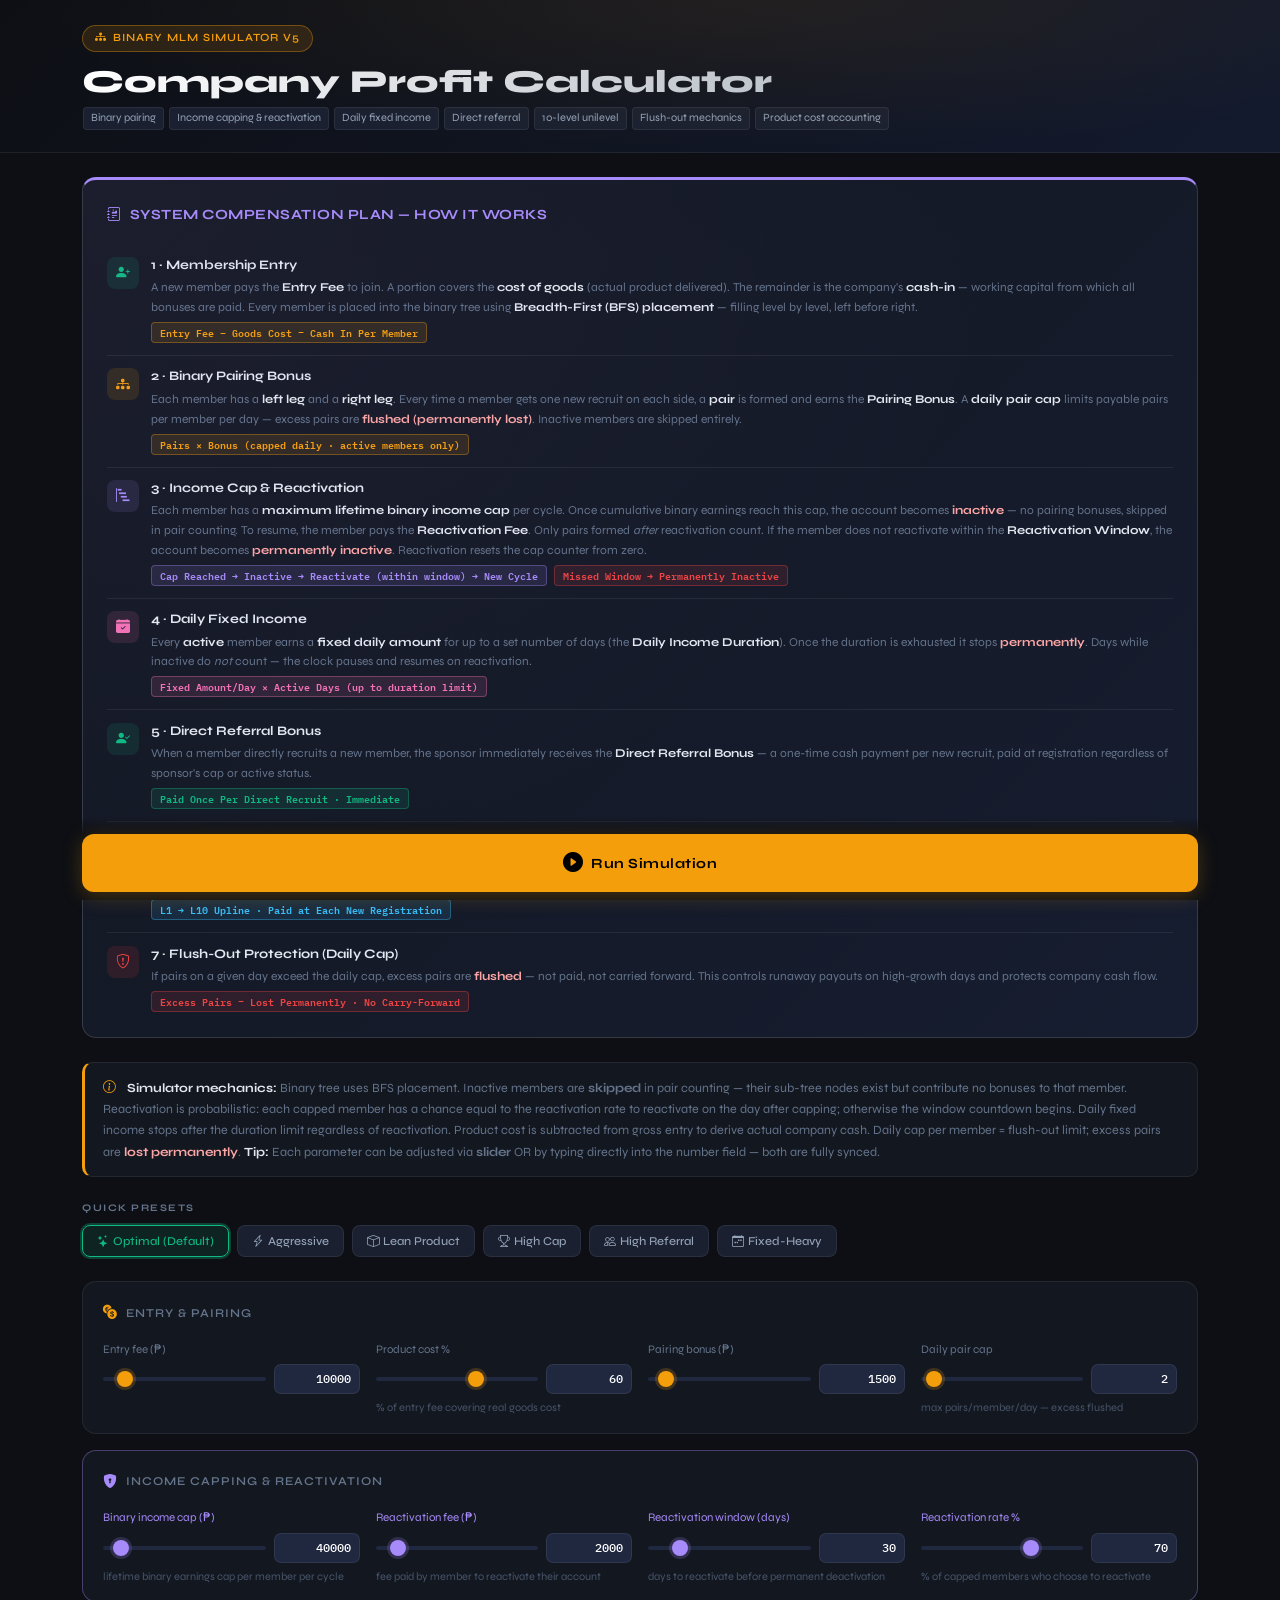
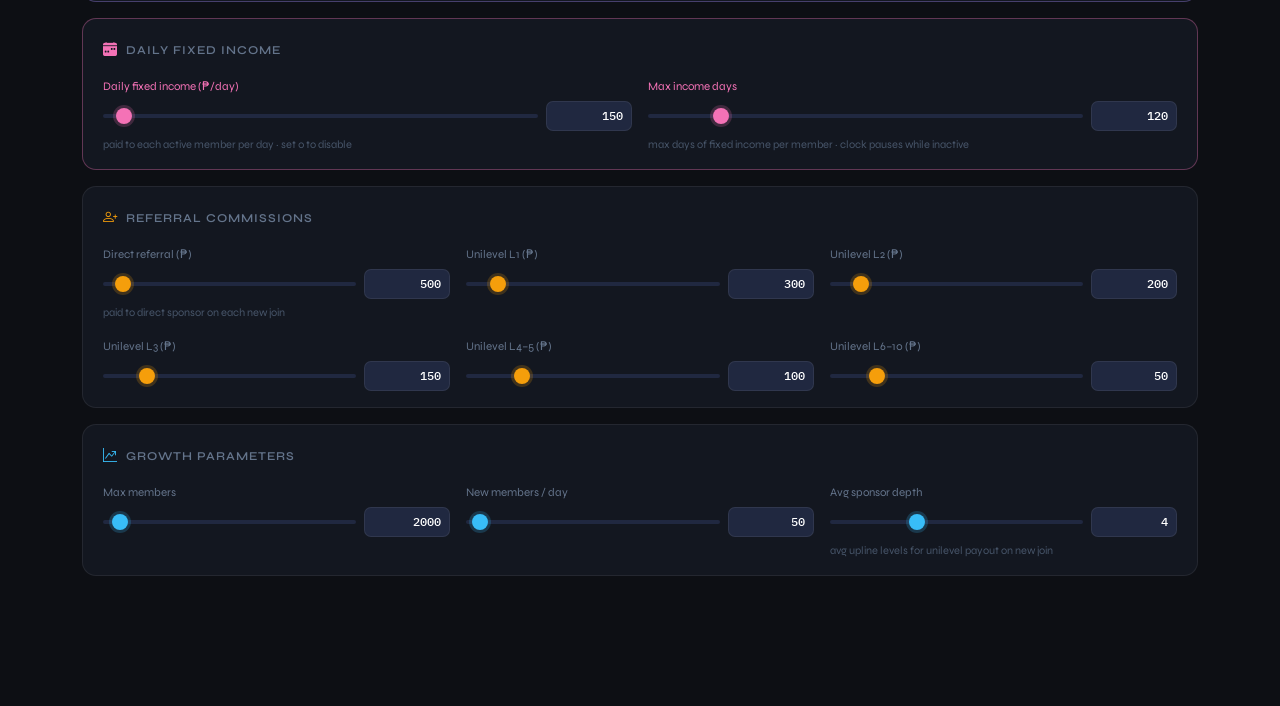
==== sim/index.html @ bcd534de "hybrid-binary simulator" ====
<!doctype html>
<html lang="en">
  <head>
    <meta charset="UTF-8" />
    <meta name="viewport" content="width=device-width, initial-scale=1.0" />
    <title>Binary MLM Simulator v5</title>
    <link
      href="https://cdn.jsdelivr.net/npm/bootstrap@5.3.3/dist/css/bootstrap.min.css"
      rel="stylesheet"
    />
    <link
      href="https://cdn.jsdelivr.net/npm/bootstrap-icons@1.11.3/font/bootstrap-icons.min.css"
      rel="stylesheet"
    />
    <link
      href="https://fonts.googleapis.com/css2?family=IBM+Plex+Mono:wght@400;500;600&family=Syne:wght@400;500;600;700;800&display=swap"
      rel="stylesheet"
    />
    <style>
      :root {
        --bs-body-bg: #0d0f14;
        --bs-body-color: #e2e8f0;
        --surface-1: #131720;
        --surface-2: #1a2030;
        --surface-3: #202840;
        --border-col: rgba(255, 255, 255, 0.07);
        --border-bright: rgba(255, 255, 255, 0.14);
        --accent: #f59e0b;
        --accent-dim: rgba(245, 158, 11, 0.12);
        --accent-border: rgba(245, 158, 11, 0.35);
        --success: #10b981;
        --success-dim: rgba(16, 185, 129, 0.12);
        --success-border: rgba(16, 185, 129, 0.35);
        --danger: #ef4444;
        --danger-dim: rgba(239, 68, 68, 0.12);
        --info: #38bdf8;
        --info-dim: rgba(56, 189, 248, 0.12);
        --purple: #a78bfa;
        --purple-dim: rgba(167, 139, 250, 0.12);
        --purple-border: rgba(167, 139, 250, 0.35);
        --pink: #f472b6;
        --pink-dim: rgba(244, 114, 182, 0.12);
        --pink-border: rgba(244, 114, 182, 0.35);
        --muted: #64748b;
        --font-display: "Syne", sans-serif;
        --font-mono: "IBM Plex Mono", monospace;
      }
      * {
        box-sizing: border-box;
      }
      body {
        background: var(--bs-body-bg);
        color: var(--bs-body-color);
        font-family: var(--font-display);
        min-height: 100vh;
      }

      /* ─── HEADER ─── */
      .app-header {
        background: linear-gradient(135deg, #0d0f14 0%, #131a2e 100%);
        border-bottom: 1px solid var(--border-col);
        padding: 1.5rem 0 1.25rem;
        position: relative;
        overflow: hidden;
      }
      .app-header::before {
        content: "";
        position: absolute;
        inset: 0;
        background: radial-gradient(
          ellipse at 60% 0%,
          rgba(245, 158, 11, 0.08) 0%,
          transparent 70%
        );
        pointer-events: none;
      }
      .app-badge {
        display: inline-flex;
        align-items: center;
        gap: 6px;
        background: var(--accent-dim);
        border: 1px solid var(--accent-border);
        color: var(--accent);
        font-size: 11px;
        font-weight: 600;
        letter-spacing: 1px;
        text-transform: uppercase;
        padding: 4px 12px;
        border-radius: 20px;
        margin-bottom: 0.75rem;
      }
      .app-title {
        font-size: clamp(1.4rem, 4vw, 2rem);
        font-weight: 800;
        line-height: 1.1;
        margin-bottom: 0.4rem;
        background: linear-gradient(135deg, #fff 0%, #94a3b8 100%);
        -webkit-background-clip: text;
        -webkit-text-fill-color: transparent;
        background-clip: text;
      }
      .app-subtitle {
        font-size: 13px;
        color: var(--muted);
        line-height: 1.7;
      }
      .app-subtitle .tag {
        display: inline-block;
        background: var(--surface-2);
        border: 1px solid var(--border-col);
        border-radius: 4px;
        padding: 1px 7px;
        font-size: 11px;
        margin: 2px 1px;
        color: #94a3b8;
      }

      /* ─── COMP PLAN ─── */
      .comp-plan-card {
        background: linear-gradient(135deg, var(--surface-1) 0%, #161d30 100%);
        border: 1px solid var(--border-bright);
        border-top: 3px solid var(--purple);
        border-radius: 14px;
        padding: 1.5rem;
        position: relative;
        overflow: hidden;
      }
      .comp-plan-card::before {
        content: "";
        position: absolute;
        inset: 0;
        background: radial-gradient(
          ellipse at 0% 0%,
          rgba(167, 139, 250, 0.06) 0%,
          transparent 60%
        );
        pointer-events: none;
      }
      .comp-plan-title {
        font-size: 14px;
        font-weight: 700;
        color: var(--purple);
        letter-spacing: 0.5px;
        text-transform: uppercase;
        margin-bottom: 1.25rem;
        display: flex;
        align-items: center;
        gap: 8px;
      }
      .comp-row {
        display: flex;
        gap: 0.75rem;
        align-items: flex-start;
        padding: 0.7rem 0;
        border-bottom: 1px solid var(--border-col);
      }
      .comp-row:last-child {
        border-bottom: none;
        padding-bottom: 0;
      }
      .comp-icon {
        flex: 0 0 32px;
        height: 32px;
        border-radius: 8px;
        display: flex;
        align-items: center;
        justify-content: center;
        font-size: 14px;
        margin-top: 1px;
      }
      .comp-icon.green {
        background: var(--success-dim);
        color: var(--success);
      }
      .comp-icon.amber {
        background: var(--accent-dim);
        color: var(--accent);
      }
      .comp-icon.blue {
        background: var(--info-dim);
        color: var(--info);
      }
      .comp-icon.purple {
        background: var(--purple-dim);
        color: var(--purple);
      }
      .comp-icon.pink {
        background: var(--pink-dim);
        color: var(--pink);
      }
      .comp-icon.red {
        background: var(--danger-dim);
        color: var(--danger);
      }
      .comp-body {
        flex: 1;
      }
      .comp-name {
        font-size: 13px;
        font-weight: 700;
        color: #e2e8f0;
        margin-bottom: 3px;
      }
      .comp-desc {
        font-size: 12px;
        color: var(--muted);
        line-height: 1.65;
      }
      .comp-badge {
        display: inline-block;
        font-size: 10px;
        font-weight: 600;
        padding: 2px 8px;
        border-radius: 4px;
        margin-top: 4px;
        font-family: var(--font-mono);
      }
      .comp-badge.green {
        background: var(--success-dim);
        color: var(--success);
        border: 1px solid var(--success-border);
      }
      .comp-badge.amber {
        background: var(--accent-dim);
        color: var(--accent);
        border: 1px solid var(--accent-border);
      }
      .comp-badge.purple {
        background: var(--purple-dim);
        color: var(--purple);
        border: 1px solid var(--purple-border);
      }
      .comp-badge.red {
        background: var(--danger-dim);
        color: var(--danger);
        border: 1px solid rgba(239, 68, 68, 0.35);
      }

      /* ─── NOTE BOX ─── */
      .note-box {
        background: var(--surface-1);
        border: 1px solid var(--border-col);
        border-left: 3px solid var(--accent);
        border-radius: 10px;
        padding: 0.875rem 1.125rem;
        font-size: 12.5px;
        color: var(--muted);
        line-height: 1.7;
      }

      /* ─── SECTION LABEL ─── */
      .sec-label {
        font-size: 10px;
        font-weight: 700;
        color: var(--muted);
        letter-spacing: 1.5px;
        text-transform: uppercase;
        margin-bottom: 0.6rem;
      }

      /* ─── PRESET BUTTONS ─── */
      .preset-row {
        display: flex;
        gap: 8px;
        flex-wrap: wrap;
      }
      .preset-btn {
        background: var(--surface-2);
        border: 1px solid var(--border-col);
        border-radius: 8px;
        color: #94a3b8;
        font-size: 12px;
        font-family: var(--font-display);
        font-weight: 500;
        padding: 6px 14px;
        cursor: pointer;
        transition: all 0.15s;
        white-space: nowrap;
      }
      .preset-btn:hover {
        border-color: var(--accent-border);
        color: var(--accent);
        background: var(--accent-dim);
      }
      .preset-btn.on {
        border-color: var(--accent);
        color: var(--accent);
        background: var(--accent-dim);
        box-shadow: 0 0 0 1px rgba(245, 158, 11, 0.2);
      }
      .preset-btn.optimal-btn {
        border-color: var(--success-border);
        color: var(--success);
        background: var(--success-dim);
      }
      .preset-btn.optimal-btn:hover {
        box-shadow: 0 0 0 2px rgba(16, 185, 129, 0.2);
      }
      .preset-btn.optimal-btn.on {
        box-shadow: 0 0 0 2px rgba(16, 185, 129, 0.3);
        border-color: var(--success);
      }

      /* ─── SIM CARDS ─── */
      .sim-card {
        background: var(--surface-1);
        border: 1px solid var(--border-col);
        border-radius: 14px;
        padding: 1.25rem 1.25rem 1rem;
      }
      .card-heading {
        font-size: 12px;
        font-weight: 600;
        color: var(--muted);
        text-transform: uppercase;
        letter-spacing: 1px;
        margin-bottom: 1.1rem;
        display: flex;
        align-items: center;
        gap: 8px;
      }
      .card-heading i {
        font-size: 14px;
        color: var(--accent);
      }
      .card-heading i.purple {
        color: var(--purple);
      }
      .card-heading i.pink {
        color: var(--pink);
      }
      .card-heading i.info {
        color: var(--info);
      }

      /* ─── SLIDER + INPUT CONTROL ─── */
      .si {
        display: flex;
        flex-direction: column;
        gap: 4px;
      }
      .si-label {
        font-size: 11.5px;
        color: var(--muted);
        margin-bottom: 2px;
      }
      .si-hint {
        font-size: 11px;
        color: #475569;
        line-height: 1.5;
        margin-top: 2px;
      }

      /* The combined slider + input row */
      .ctrl-row {
        display: flex;
        align-items: center;
        gap: 8px;
      }
      .ctrl-row input[type="range"] {
        flex: 1;
        min-width: 0;
      }

      /* Number input */
      .num-input {
        width: 86px;
        flex-shrink: 0;
        background: var(--surface-3);
        border: 1px solid var(--border-col);
        border-radius: 7px;
        color: #fff;
        font-family: var(--font-mono);
        font-size: 12px;
        font-weight: 500;
        padding: 5px 8px;
        text-align: right;
        outline: none;
        transition: border-color 0.15s;
        -moz-appearance: textfield;
      }
      .num-input::-webkit-outer-spin-button,
      .num-input::-webkit-inner-spin-button {
        -webkit-appearance: none;
        margin: 0;
      }
      .num-input:focus {
        border-color: var(--accent-border);
        background: var(--surface-2);
      }
      .num-input.purple:focus {
        border-color: var(--purple-border);
      }
      .num-input.pink:focus {
        border-color: var(--pink-border);
      }
      .num-input.info-c:focus {
        border-color: rgba(56, 189, 248, 0.4);
      }
      .num-input.err {
        border-color: rgba(239, 68, 68, 0.6) !important;
        background: var(--danger-dim) !important;
      }

      /* Range inputs */
      input[type="range"] {
        -webkit-appearance: none;
        appearance: none;
        width: 100%;
        height: 4px;
        background: var(--surface-3);
        border-radius: 2px;
        outline: none;
        cursor: pointer;
      }
      input[type="range"]::-webkit-slider-thumb {
        -webkit-appearance: none;
        appearance: none;
        width: 16px;
        height: 16px;
        border-radius: 50%;
        background: var(--accent);
        box-shadow: 0 0 0 3px rgba(245, 158, 11, 0.2);
        transition: box-shadow 0.15s;
      }
      input[type="range"]:hover::-webkit-slider-thumb {
        box-shadow: 0 0 0 5px rgba(245, 158, 11, 0.25);
      }
      input[type="range"]::-moz-range-thumb {
        width: 16px;
        height: 16px;
        border: none;
        border-radius: 50%;
        background: var(--accent);
        box-shadow: 0 0 0 3px rgba(245, 158, 11, 0.2);
      }
      input[type="range"].purple-thumb::-webkit-slider-thumb {
        background: var(--purple);
        box-shadow: 0 0 0 3px rgba(167, 139, 250, 0.2);
      }
      input[type="range"].purple-thumb::-moz-range-thumb {
        background: var(--purple);
      }
      input[type="range"].pink-thumb::-webkit-slider-thumb {
        background: var(--pink);
        box-shadow: 0 0 0 3px rgba(244, 114, 182, 0.2);
      }
      input[type="range"].pink-thumb::-moz-range-thumb {
        background: var(--pink);
      }
      input[type="range"].info-thumb::-webkit-slider-thumb {
        background: var(--info);
        box-shadow: 0 0 0 3px rgba(56, 189, 248, 0.2);
      }
      input[type="range"].info-thumb::-moz-range-thumb {
        background: var(--info);
      }

      /* ─── RUN BUTTON ─── */
      .btn-run {
        width: 100%;
        padding: 14px;
        background: var(--accent);
        color: #000;
        font-size: 14px;
        font-weight: 700;
        font-family: var(--font-display);
        letter-spacing: 0.5px;
        border: none;
        border-radius: 12px;
        cursor: pointer;
        display: flex;
        align-items: center;
        justify-content: center;
        gap: 8px;
        transition: all 0.2s;
        box-shadow: 0 4px 20px rgba(245, 158, 11, 0.25);
      }
      .btn-run:hover {
        background: #fbbf24;
        box-shadow: 0 6px 28px rgba(245, 158, 11, 0.4);
        transform: translateY(-1px);
      }
      .btn-run:active {
        transform: translateY(0);
      }

      /* ─── PROGRESS ─── */
      .prog {
        height: 3px;
        background: var(--surface-3);
        border-radius: 2px;
        overflow: hidden;
        display: none;
      }
      .prog-bar {
        height: 100%;
        width: 0;
        background: linear-gradient(90deg, var(--accent), #fbbf24);
        border-radius: 2px;
        transition: width 0.3s ease;
      }

      /* ─── RESULTS ─── */
      #results {
        display: none;
      }
      .hero-card {
        background: linear-gradient(
          135deg,
          var(--surface-1) 0%,
          var(--surface-2) 100%
        );
        border: 1px solid var(--border-bright);
        border-top: 3px solid var(--success);
        border-radius: 16px;
        padding: 2rem 1.5rem;
        text-align: center;
        position: relative;
        overflow: hidden;
      }
      .hero-card::before {
        content: "";
        position: absolute;
        inset: 0;
        background: radial-gradient(
          ellipse at 50% 0%,
          rgba(16, 185, 129, 0.07) 0%,
          transparent 70%
        );
        pointer-events: none;
      }
      .hero-label {
        font-size: 11px;
        font-weight: 700;
        letter-spacing: 1.5px;
        text-transform: uppercase;
        color: var(--muted);
        margin-bottom: 0.75rem;
      }
      .hero-val {
        font-size: clamp(2rem, 6vw, 3rem);
        font-weight: 700;
        font-family: var(--font-mono);
        line-height: 1;
        margin-bottom: 0.6rem;
      }
      .hero-sub {
        font-size: 12px;
        color: var(--muted);
        line-height: 1.7;
      }

      .alert-sim {
        border-radius: 12px;
        padding: 1rem 1.125rem;
        border: 1px solid;
        display: none;
      }
      .alert-sim.danger {
        background: var(--danger-dim);
        border-color: rgba(239, 68, 68, 0.3);
      }
      .alert-sim.warn {
        background: var(--accent-dim);
        border-color: var(--accent-border);
      }
      .alert-sim .alert-icon {
        font-size: 18px;
      }
      .alert-sim .alert-msg {
        font-size: 13px;
        font-weight: 500;
        line-height: 1.5;
      }
      .alert-sim.danger .alert-icon,
      .alert-sim.danger .alert-msg {
        color: #fca5a5;
      }
      .alert-sim.warn .alert-icon,
      .alert-sim.warn .alert-msg {
        color: var(--accent);
      }

      .mc {
        background: var(--surface-1);
        border: 1px solid var(--border-col);
        border-radius: 12px;
        padding: 1rem;
        position: relative;
        overflow: hidden;
        transition: border-color 0.15s;
      }
      .mc:hover {
        border-color: var(--border-bright);
      }
      .mc::after {
        content: "";
        position: absolute;
        top: 0;
        left: 0;
        right: 0;
        height: 2px;
        border-radius: 2px 2px 0 0;
      }
      .mc.a::after {
        background: var(--success);
      }
      .mc.b::after {
        background: var(--danger);
      }
      .mc.c::after {
        background: var(--info);
      }
      .mc.d::after {
        background: var(--accent);
      }
      .mc.e::after {
        background: var(--muted);
      }
      .mc.p::after {
        background: var(--purple);
      }
      .mc.pk::after {
        background: var(--pink);
      }
      .mc .ml {
        font-size: 11px;
        color: var(--muted);
        margin-bottom: 6px;
        font-weight: 500;
      }
      .mc .mv {
        font-size: clamp(16px, 3vw, 20px);
        font-weight: 700;
        font-family: var(--font-mono);
        line-height: 1;
      }
      .mc .ms {
        font-size: 11px;
        color: var(--muted);
        margin-top: 4px;
        line-height: 1.4;
      }
      .mc.a .mv {
        color: var(--success);
      }
      .mc.b .mv {
        color: var(--danger);
      }
      .mc.c .mv {
        color: var(--info);
      }
      .mc.d .mv {
        color: var(--accent);
      }
      .mc.p .mv {
        color: var(--purple);
      }
      .mc.pk .mv {
        color: var(--pink);
      }

      .flow-strip {
        display: flex;
        gap: 0;
        overflow-x: auto;
        padding-bottom: 4px;
        scrollbar-width: thin;
        scrollbar-color: var(--surface-3) transparent;
      }
      .flow-strip::-webkit-scrollbar {
        height: 4px;
      }
      .flow-strip::-webkit-scrollbar-thumb {
        background: var(--surface-3);
        border-radius: 2px;
      }
      .flow-item {
        flex: 0 0 auto;
        min-width: 120px;
        background: var(--surface-2);
        border: 1px solid var(--border-col);
        border-radius: 10px;
        padding: 0.75rem;
        text-align: center;
        position: relative;
        margin-right: 4px;
      }
      .flow-item + .flow-item::before {
        content: "→";
        position: absolute;
        left: -12px;
        top: 50%;
        transform: translateY(-50%);
        color: var(--muted);
        font-size: 11px;
      }
      .flow-label {
        font-size: 10px;
        color: var(--muted);
        line-height: 1.4;
        margin-bottom: 4px;
      }
      .flow-val {
        font-size: 13px;
        font-weight: 700;
        font-family: var(--font-mono);
      }

      .sim-divider {
        height: 1px;
        background: var(--border-col);
        margin: 1.5rem 0;
      }

      .tbl-wrap {
        overflow-x: auto;
        -webkit-overflow-scrolling: touch;
      }
      .tbl-wrap::-webkit-scrollbar {
        height: 4px;
      }
      .tbl-wrap::-webkit-scrollbar-thumb {
        background: var(--surface-3);
        border-radius: 2px;
      }
      table {
        width: 100%;
        border-collapse: collapse;
        font-size: 12px;
        min-width: 1050px;
        font-family: var(--font-mono);
      }
      thead th {
        background: var(--surface-2);
        padding: 10px 10px;
        text-align: right;
        font-size: 9.5px;
        font-weight: 700;
        font-family: var(--font-display);
        color: var(--muted);
        letter-spacing: 0.4px;
        text-transform: uppercase;
        border-bottom: 1px solid var(--border-col);
        white-space: nowrap;
      }
      thead th:first-child {
        text-align: center;
      }
      tbody td {
        padding: 8px 10px;
        text-align: right;
        border-bottom: 1px solid var(--border-col);
        white-space: nowrap;
        color: #cbd5e1;
        transition: background 0.1s;
      }
      tbody td:first-child {
        text-align: center;
        color: var(--muted);
        font-size: 11px;
      }
      tbody tr:last-child td {
        border-bottom: none;
      }
      tbody tr:hover td {
        background: var(--surface-2);
      }
      .tg {
        color: var(--success) !important;
      }
      .tr {
        color: var(--danger) !important;
      }
      .tw {
        color: var(--accent) !important;
      }
      .ti {
        color: var(--info) !important;
      }
      .tp {
        color: var(--purple) !important;
      }
      .tpk {
        color: var(--pink) !important;
      }

      .pager {
        display: flex;
        gap: 8px;
        align-items: center;
        padding: 0.875rem 1rem;
        border-top: 1px solid var(--border-col);
        background: var(--surface-2);
        border-radius: 0 0 14px 14px;
      }
      .pager button {
        background: var(--surface-1);
        border: 1px solid var(--border-col);
        border-radius: 8px;
        color: #94a3b8;
        font-size: 13px;
        padding: 6px 14px;
        cursor: pointer;
        transition: all 0.15s;
        font-family: var(--font-display);
      }
      .pager button:hover {
        border-color: var(--accent-border);
        color: var(--accent);
      }
      .pager span {
        font-size: 12px;
        color: var(--muted);
        flex: 1;
        text-align: center;
        font-family: var(--font-mono);
      }

      .run-sticky {
        position: sticky;
        bottom: 0;
        z-index: 50;
        background: linear-gradient(to top, var(--bs-body-bg) 80%, transparent);
        padding: 1rem 0 0.5rem;
      }

      .section-divider {
        display: flex;
        align-items: center;
        gap: 12px;
        margin: 2rem 0 1.25rem;
      }
      .section-divider .sd-line {
        flex: 1;
        height: 1px;
        background: var(--border-col);
      }
      .section-divider .sd-label {
        font-size: 10px;
        font-weight: 700;
        letter-spacing: 1.5px;
        text-transform: uppercase;
        color: var(--muted);
        white-space: nowrap;
      }

      @media (max-width: 576px) {
        .app-header {
          padding: 1.25rem 0 1rem;
        }
        .sim-card {
          padding: 1rem;
        }
        .hero-card {
          padding: 1.5rem 1rem;
        }
        .comp-plan-card {
          padding: 1rem;
        }
        .num-input {
          width: 72px;
          font-size: 11px;
        }
      }
    </style>
  </head>
  <body>
    <!-- ═══ HEADER ═══ -->
    <div class="app-header">
      <div class="container">
        <div class="app-badge">
          <i class="bi bi-diagram-3-fill"></i> Binary MLM Simulator v5
        </div>
        <div class="app-title">Company Profit Calculator</div>
        <div class="app-subtitle">
          <span class="tag">Binary pairing</span>
          <span class="tag">Income capping &amp; reactivation</span>
          <span class="tag">Daily fixed income</span>
          <span class="tag">Direct referral</span>
          <span class="tag">10-level unilevel</span>
          <span class="tag">Flush-out mechanics</span>
          <span class="tag">Product cost accounting</span>
        </div>
      </div>
    </div>

    <div class="container py-4">
      <!-- ══════════ COMPENSATION PLAN ══════════ -->
      <div class="comp-plan-card mb-4">
        <div class="comp-plan-title">
          <i class="bi bi-journal-richtext"></i> System Compensation Plan — How
          It Works
        </div>
        <div class="comp-row">
          <div class="comp-icon green">
            <i class="bi bi-person-plus-fill"></i>
          </div>
          <div class="comp-body">
            <div class="comp-name">1 · Membership Entry</div>
            <div class="comp-desc">
              A new member pays the
              <strong style="color: #e2e8f0">Entry Fee</strong> to join. A
              portion covers the
              <strong style="color: #e2e8f0">cost of goods</strong> (actual
              product delivered). The remainder is the company's
              <strong style="color: #e2e8f0">cash-in</strong> — working capital
              from which all bonuses are paid. Every member is placed into the
              binary tree using
              <strong style="color: #e2e8f0"
                >Breadth-First (BFS) placement</strong
              >
              — filling level by level, left before right.
            </div>
            <span class="comp-badge amber"
              >Entry Fee − Goods Cost = Cash In Per Member</span
            >
          </div>
        </div>
        <div class="comp-row">
          <div class="comp-icon amber">
            <i class="bi bi-diagram-3-fill"></i>
          </div>
          <div class="comp-body">
            <div class="comp-name">2 · Binary Pairing Bonus</div>
            <div class="comp-desc">
              Each member has a
              <strong style="color: #e2e8f0">left leg</strong> and a
              <strong style="color: #e2e8f0">right leg</strong>. Every time a
              member gets one new recruit on each side, a
              <strong style="color: #e2e8f0">pair</strong> is formed and earns
              the <strong style="color: #e2e8f0">Pairing Bonus</strong>. A
              <strong style="color: #e2e8f0">daily pair cap</strong> limits
              payable pairs per member per day — excess pairs are
              <strong style="color: #fca5a5">flushed (permanently lost)</strong
              >. Inactive members are skipped entirely.
            </div>
            <span class="comp-badge amber"
              >Pairs × Bonus (capped daily · active members only)</span
            >
          </div>
        </div>
        <div class="comp-row">
          <div class="comp-icon purple">
            <i class="bi bi-bar-chart-steps"></i>
          </div>
          <div class="comp-body">
            <div class="comp-name">3 · Income Cap &amp; Reactivation</div>
            <div class="comp-desc">
              Each member has a
              <strong style="color: #e2e8f0"
                >maximum lifetime binary income cap</strong
              >
              per cycle. Once cumulative binary earnings reach this cap, the
              account becomes <strong style="color: #fca5a5">inactive</strong> —
              no pairing bonuses, skipped in pair counting. To resume, the
              member pays the
              <strong style="color: #e2e8f0">Reactivation Fee</strong>. Only
              pairs formed <em>after</em> reactivation count. If the member does
              not reactivate within the
              <strong style="color: #e2e8f0">Reactivation Window</strong>, the
              account becomes
              <strong style="color: #fca5a5">permanently inactive</strong>.
              Reactivation resets the cap counter from zero.
            </div>
            <span class="comp-badge purple"
              >Cap Reached → Inactive → Reactivate (within window) → New
              Cycle</span
            >
            <span class="comp-badge red" style="margin-left: 4px"
              >Missed Window → Permanently Inactive</span
            >
          </div>
        </div>
        <div class="comp-row">
          <div class="comp-icon pink">
            <i class="bi bi-calendar-check-fill"></i>
          </div>
          <div class="comp-body">
            <div class="comp-name">4 · Daily Fixed Income</div>
            <div class="comp-desc">
              Every <strong style="color: #e2e8f0">active</strong> member earns
              a <strong style="color: #e2e8f0">fixed daily amount</strong> for
              up to a set number of days (the
              <strong style="color: #e2e8f0">Daily Income Duration</strong>).
              Once the duration is exhausted it stops
              <strong style="color: #fca5a5">permanently</strong>. Days while
              inactive do <em>not</em> count — the clock pauses and resumes on
              reactivation.
            </div>
            <span
              class="comp-badge"
              style="
                background: var(--pink-dim);
                color: var(--pink);
                border: 1px solid var(--pink-border);
              "
              >Fixed Amount/Day × Active Days (up to duration limit)</span
            >
          </div>
        </div>
        <div class="comp-row">
          <div class="comp-icon green">
            <i class="bi bi-person-check-fill"></i>
          </div>
          <div class="comp-body">
            <div class="comp-name">5 · Direct Referral Bonus</div>
            <div class="comp-desc">
              When a member directly recruits a new member, the sponsor
              immediately receives the
              <strong style="color: #e2e8f0">Direct Referral Bonus</strong> — a
              one-time cash payment per new recruit, paid at registration
              regardless of sponsor's cap or active status.
            </div>
            <span class="comp-badge green"
              >Paid Once Per Direct Recruit · Immediate</span
            >
          </div>
        </div>
        <div class="comp-row">
          <div class="comp-icon blue"><i class="bi bi-layers-fill"></i></div>
          <div class="comp-body">
            <div class="comp-name">6 · Unilevel Bonus (Up to 10 Levels)</div>
            <div class="comp-desc">
              When a new member joins, a
              <strong style="color: #e2e8f0">unilevel bonus</strong> flows up
              the <strong style="color: #e2e8f0">sponsor chain</strong>. L1
              (direct sponsor) gets the most; higher levels get less. Configured
              separately for L1, L2, L3, L4–5, L6–10. Limited by the
              <strong style="color: #e2e8f0">Avg Sponsor Depth</strong> setting.
            </div>
            <span
              class="comp-badge"
              style="
                background: var(--info-dim);
                color: var(--info);
                border: 1px solid rgba(56, 189, 248, 0.35);
              "
              >L1 → L10 Upline · Paid at Each New Registration</span
            >
          </div>
        </div>
        <div class="comp-row">
          <div class="comp-icon red">
            <i class="bi bi-shield-exclamation"></i>
          </div>
          <div class="comp-body">
            <div class="comp-name">7 · Flush-Out Protection (Daily Cap)</div>
            <div class="comp-desc">
              If pairs on a given day exceed the daily cap, excess pairs are
              <strong style="color: #fca5a5">flushed</strong> — not paid, not
              carried forward. This controls runaway payouts on high-growth days
              and protects company cash flow.
            </div>
            <span class="comp-badge red"
              >Excess Pairs = Lost Permanently · No Carry-Forward</span
            >
          </div>
        </div>
      </div>

      <!-- ══════════ NOTE BOX ══════════ -->
      <div class="note-box mb-4">
        <i class="bi bi-info-circle me-2" style="color: var(--accent)"></i>
        <strong style="color: #e2e8f0">Simulator mechanics:</strong>
        Binary tree uses BFS placement. Inactive members are
        <strong>skipped</strong> in pair counting — their sub-tree nodes exist
        but contribute no bonuses to that member. Reactivation is probabilistic:
        each capped member has a chance equal to the reactivation rate to
        reactivate on the day after capping; otherwise the window countdown
        begins. Daily fixed income stops after the duration limit regardless of
        reactivation. Product cost is subtracted from gross entry to derive
        actual company cash. Daily cap per member = flush-out limit; excess
        pairs are <strong style="color: #fca5a5">lost permanently</strong>.
        <strong style="color: #e2e8f0">Tip:</strong> Each parameter can be
        adjusted via <strong>slider</strong> OR by typing directly into the
        number field — both are fully synced.
      </div>

      <!-- ══════════ PRESETS ══════════ -->
      <div class="sec-label">Quick Presets</div>
      <div class="preset-row mb-4">
        <button
          class="preset-btn optimal-btn on"
          onclick="applyPreset('optimal', this)"
        >
          <i class="bi bi-stars me-1"></i>Optimal (Default)
        </button>
        <button class="preset-btn" onclick="applyPreset('aggressive', this)">
          <i class="bi bi-lightning-charge me-1"></i>Aggressive
        </button>
        <button class="preset-btn" onclick="applyPreset('lean', this)">
          <i class="bi bi-box me-1"></i>Lean Product
        </button>
        <button class="preset-btn" onclick="applyPreset('highcap', this)">
          <i class="bi bi-trophy me-1"></i>High Cap
        </button>
        <button class="preset-btn" onclick="applyPreset('highref', this)">
          <i class="bi bi-people me-1"></i>High Referral
        </button>
        <button class="preset-btn" onclick="applyPreset('fixedheavy', this)">
          <i class="bi bi-calendar-week me-1"></i>Fixed-Heavy
        </button>
      </div>

      <!-- ══════════ CARD 1: Entry & Pairing ══════════ -->
      <div class="sim-card mb-3">
        <div class="card-heading">
          <i class="bi bi-currency-exchange"></i> Entry &amp; Pairing
        </div>
        <div class="row g-3">
          <div class="col-12 col-sm-6 col-lg-3">
            <div class="si">
              <div class="si-label">Entry fee (₱)</div>
              <div class="ctrl-row">
                <input
                  type="range"
                  id="s-entry"
                  min="500"
                  max="100000"
                  step="500"
                  value="10000"
                  oninput="syncFromSlider('entry')"
                />
                <input
                  type="number"
                  class="num-input"
                  id="n-entry"
                  value="10000"
                  min="500"
                  max="100000"
                  step="500"
                  oninput="syncFromNum('entry')"
                />
              </div>
            </div>
          </div>
          <div class="col-12 col-sm-6 col-lg-3">
            <div class="si">
              <div class="si-label">Product cost %</div>
              <div class="ctrl-row">
                <input
                  type="range"
                  id="s-pcost"
                  min="0"
                  max="95"
                  step="1"
                  value="60"
                  oninput="syncFromSlider('pcost')"
                />
                <input
                  type="number"
                  class="num-input"
                  id="n-pcost"
                  value="60"
                  min="0"
                  max="95"
                  step="1"
                  oninput="syncFromNum('pcost')"
                />
              </div>
              <div class="si-hint">% of entry fee covering real goods cost</div>
            </div>
          </div>
          <div class="col-12 col-sm-6 col-lg-3">
            <div class="si">
              <div class="si-label">Pairing bonus (₱)</div>
              <div class="ctrl-row">
                <input
                  type="range"
                  id="s-bonus"
                  min="100"
                  max="20000"
                  step="100"
                  value="1500"
                  oninput="syncFromSlider('bonus')"
                />
                <input
                  type="number"
                  class="num-input"
                  id="n-bonus"
                  value="1500"
                  min="100"
                  max="20000"
                  step="100"
                  oninput="syncFromNum('bonus')"
                />
              </div>
            </div>
          </div>
          <div class="col-12 col-sm-6 col-lg-3">
            <div class="si">
              <div class="si-label">Daily pair cap</div>
              <div class="ctrl-row">
                <input
                  type="range"
                  id="s-cap"
                  min="1"
                  max="30"
                  step="1"
                  value="2"
                  oninput="syncFromSlider('cap')"
                />
                <input
                  type="number"
                  class="num-input"
                  id="n-cap"
                  value="2"
                  min="1"
                  max="30"
                  step="1"
                  oninput="syncFromNum('cap')"
                />
              </div>
              <div class="si-hint">max pairs/member/day — excess flushed</div>
            </div>
          </div>
        </div>
      </div>

      <!-- ══════════ CARD 2: Income Cap & Reactivation ══════════ -->
      <div class="sim-card mb-3" style="border-color: var(--purple-border)">
        <div class="card-heading">
          <i class="bi bi-shield-lock-fill purple"></i> Income Capping &amp;
          Reactivation
        </div>
        <div class="row g-3">
          <div class="col-12 col-sm-6 col-lg-3">
            <div class="si">
              <div class="si-label" style="color: var(--purple)">
                Binary income cap (₱)
              </div>
              <div class="ctrl-row">
                <input
                  type="range"
                  class="purple-thumb"
                  id="s-incap"
                  min="5000"
                  max="500000"
                  step="1000"
                  value="40000"
                  oninput="syncFromSlider('incap')"
                />
                <input
                  type="number"
                  class="num-input purple"
                  id="n-incap"
                  value="40000"
                  min="5000"
                  max="500000"
                  step="1000"
                  oninput="syncFromNum('incap')"
                />
              </div>
              <div class="si-hint">
                lifetime binary earnings cap per member per cycle
              </div>
            </div>
          </div>
          <div class="col-12 col-sm-6 col-lg-3">
            <div class="si">
              <div class="si-label" style="color: var(--purple)">
                Reactivation fee (₱)
              </div>
              <div class="ctrl-row">
                <input
                  type="range"
                  class="purple-thumb"
                  id="s-reactfee"
                  min="0"
                  max="20000"
                  step="500"
                  value="2000"
                  oninput="syncFromSlider('reactfee')"
                />
                <input
                  type="number"
                  class="num-input purple"
                  id="n-reactfee"
                  value="2000"
                  min="0"
                  max="20000"
                  step="500"
                  oninput="syncFromNum('reactfee')"
                />
              </div>
              <div class="si-hint">
                fee paid by member to reactivate their account
              </div>
            </div>
          </div>
          <div class="col-12 col-sm-6 col-lg-3">
            <div class="si">
              <div class="si-label" style="color: var(--purple)">
                Reactivation window (days)
              </div>
              <div class="ctrl-row">
                <input
                  type="range"
                  class="purple-thumb"
                  id="s-reactwin"
                  min="1"
                  max="180"
                  step="1"
                  value="30"
                  oninput="syncFromSlider('reactwin')"
                />
                <input
                  type="number"
                  class="num-input purple"
                  id="n-reactwin"
                  value="30"
                  min="1"
                  max="180"
                  step="1"
                  oninput="syncFromNum('reactwin')"
                />
              </div>
              <div class="si-hint">
                days to reactivate before permanent deactivation
              </div>
            </div>
          </div>
          <div class="col-12 col-sm-6 col-lg-3">
            <div class="si">
              <div class="si-label" style="color: var(--purple)">
                Reactivation rate %
              </div>
              <div class="ctrl-row">
                <input
                  type="range"
                  class="purple-thumb"
                  id="s-reactrate"
                  min="0"
                  max="100"
                  step="5"
                  value="70"
                  oninput="syncFromSlider('reactrate')"
                />
                <input
                  type="number"
                  class="num-input purple"
                  id="n-reactrate"
                  value="70"
                  min="0"
                  max="100"
                  step="1"
                  oninput="syncFromNum('reactrate')"
                />
              </div>
              <div class="si-hint">
                % of capped members who choose to reactivate
              </div>
            </div>
          </div>
        </div>
      </div>

      <!-- ══════════ CARD 3: Daily Fixed Income ══════════ -->
      <div class="sim-card mb-3" style="border-color: var(--pink-border)">
        <div class="card-heading">
          <i class="bi bi-calendar-week-fill pink"></i> Daily Fixed Income
        </div>
        <div class="row g-3">
          <div class="col-12 col-sm-6">
            <div class="si">
              <div class="si-label" style="color: var(--pink)">
                Daily fixed income (₱/day)
              </div>
              <div class="ctrl-row">
                <input
                  type="range"
                  class="pink-thumb"
                  id="s-dfi"
                  min="0"
                  max="5000"
                  step="50"
                  value="150"
                  oninput="syncFromSlider('dfi')"
                />
                <input
                  type="number"
                  class="num-input pink"
                  id="n-dfi"
                  value="150"
                  min="0"
                  max="5000"
                  step="1"
                  oninput="syncFromNum('dfi')"
                />
              </div>
              <div class="si-hint">
                paid to each active member per day · set 0 to disable
              </div>
            </div>
          </div>
          <div class="col-12 col-sm-6">
            <div class="si">
              <div class="si-label" style="color: var(--pink)">
                Max income days
              </div>
              <div class="ctrl-row">
                <input
                  type="range"
                  class="pink-thumb"
                  id="s-dfidays"
                  min="7"
                  max="730"
                  step="1"
                  value="120"
                  oninput="syncFromSlider('dfidays')"
                />
                <input
                  type="number"
                  class="num-input pink"
                  id="n-dfidays"
                  value="120"
                  min="7"
                  max="730"
                  step="1"
                  oninput="syncFromNum('dfidays')"
                />
              </div>
              <div class="si-hint">
                max days of fixed income per member · clock pauses while
                inactive
              </div>
            </div>
          </div>
        </div>
      </div>

      <!-- ══════════ CARD 4: Referral Commissions ══════════ -->
      <div class="sim-card mb-3">
        <div class="card-heading">
          <i class="bi bi-person-plus"></i> Referral Commissions
        </div>
        <div class="row g-3">
          <div class="col-12 col-sm-6 col-lg-4">
            <div class="si">
              <div class="si-label">Direct referral (₱)</div>
              <div class="ctrl-row">
                <input
                  type="range"
                  id="s-direct"
                  min="0"
                  max="10000"
                  step="50"
                  value="500"
                  oninput="syncFromSlider('direct')"
                />
                <input
                  type="number"
                  class="num-input"
                  id="n-direct"
                  value="500"
                  min="0"
                  max="10000"
                  step="1"
                  oninput="syncFromNum('direct')"
                />
              </div>
              <div class="si-hint">paid to direct sponsor on each new join</div>
            </div>
          </div>
          <div class="col-12 col-sm-6 col-lg-4">
            <div class="si">
              <div class="si-label">Unilevel L1 (₱)</div>
              <div class="ctrl-row">
                <input
                  type="range"
                  id="s-ul1"
                  min="0"
                  max="3000"
                  step="50"
                  value="300"
                  oninput="syncFromSlider('ul1')"
                />
                <input
                  type="number"
                  class="num-input"
                  id="n-ul1"
                  value="300"
                  min="0"
                  max="3000"
                  step="1"
                  oninput="syncFromNum('ul1')"
                />
              </div>
            </div>
          </div>
          <div class="col-12 col-sm-6 col-lg-4">
            <div class="si">
              <div class="si-label">Unilevel L2 (₱)</div>
              <div class="ctrl-row">
                <input
                  type="range"
                  id="s-ul2"
                  min="0"
                  max="2000"
                  step="25"
                  value="200"
                  oninput="syncFromSlider('ul2')"
                />
                <input
                  type="number"
                  class="num-input"
                  id="n-ul2"
                  value="200"
                  min="0"
                  max="2000"
                  step="1"
                  oninput="syncFromNum('ul2')"
                />
              </div>
            </div>
          </div>
          <div class="col-12 col-sm-6 col-lg-4">
            <div class="si">
              <div class="si-label">Unilevel L3 (₱)</div>
              <div class="ctrl-row">
                <input
                  type="range"
                  id="s-ul3"
                  min="0"
                  max="1000"
                  step="25"
                  value="150"
                  oninput="syncFromSlider('ul3')"
                />
                <input
                  type="number"
                  class="num-input"
                  id="n-ul3"
                  value="150"
                  min="0"
                  max="1000"
                  step="1"
                  oninput="syncFromNum('ul3')"
                />
              </div>
            </div>
          </div>
          <div class="col-12 col-sm-6 col-lg-4">
            <div class="si">
              <div class="si-label">Unilevel L4–5 (₱)</div>
              <div class="ctrl-row">
                <input
                  type="range"
                  id="s-ul45"
                  min="0"
                  max="500"
                  step="25"
                  value="100"
                  oninput="syncFromSlider('ul45')"
                />
                <input
                  type="number"
                  class="num-input"
                  id="n-ul45"
                  value="100"
                  min="0"
                  max="500"
                  step="1"
                  oninput="syncFromNum('ul45')"
                />
              </div>
            </div>
          </div>
          <div class="col-12 col-sm-6 col-lg-4">
            <div class="si">
              <div class="si-label">Unilevel L6–10 (₱)</div>
              <div class="ctrl-row">
                <input
                  type="range"
                  id="s-ul610"
                  min="0"
                  max="300"
                  step="10"
                  value="50"
                  oninput="syncFromSlider('ul610')"
                />
                <input
                  type="number"
                  class="num-input"
                  id="n-ul610"
                  value="50"
                  min="0"
                  max="300"
                  step="1"
                  oninput="syncFromNum('ul610')"
                />
              </div>
            </div>
          </div>
        </div>
      </div>

      <!-- ══════════ CARD 5: Growth Parameters ══════════ -->
      <div class="sim-card mb-4">
        <div class="card-heading">
          <i class="bi bi-graph-up-arrow info"></i> Growth Parameters
        </div>
        <div class="row g-3">
          <div class="col-12 col-sm-4">
            <div class="si">
              <div class="si-label">Max members</div>
              <div class="ctrl-row">
                <input
                  type="range"
                  class="info-thumb"
                  id="s-maxm"
                  min="100"
                  max="50000"
                  step="100"
                  value="2000"
                  oninput="syncFromSlider('maxm')"
                />
                <input
                  type="number"
                  class="num-input info-c"
                  id="n-maxm"
                  value="2000"
                  min="100"
                  max="50000"
                  step="1"
                  oninput="syncFromNum('maxm')"
                />
              </div>
            </div>
          </div>
          <div class="col-12 col-sm-4">
            <div class="si">
              <div class="si-label">New members / day</div>
              <div class="ctrl-row">
                <input
                  type="range"
                  class="info-thumb"
                  id="s-npd"
                  min="1"
                  max="2000"
                  step="1"
                  value="50"
                  oninput="syncFromSlider('npd')"
                />
                <input
                  type="number"
                  class="num-input info-c"
                  id="n-npd"
                  value="50"
                  min="1"
                  max="2000"
                  step="1"
                  oninput="syncFromNum('npd')"
                />
              </div>
            </div>
          </div>
          <div class="col-12 col-sm-4">
            <div class="si">
              <div class="si-label">Avg sponsor depth</div>
              <div class="ctrl-row">
                <input
                  type="range"
                  class="info-thumb"
                  id="s-depth"
                  min="1"
                  max="10"
                  step="1"
                  value="4"
                  oninput="syncFromSlider('depth')"
                />
                <input
                  type="number"
                  class="num-input info-c"
                  id="n-depth"
                  value="4"
                  min="1"
                  max="10"
                  step="1"
                  oninput="syncFromNum('depth')"
                />
              </div>
              <div class="si-hint">
                avg upline levels for unilevel payout on new join
              </div>
            </div>
          </div>
        </div>
      </div>

      <!-- Run button -->
      <div class="run-sticky">
        <button class="btn-run" onclick="runSim()">
          <i class="bi bi-play-circle-fill fs-5"></i>
          Run Simulation
        </button>
      </div>
      <div class="prog mt-2" id="prog">
        <div class="prog-bar" id="prog-bar"></div>
      </div>

      <!-- ═══ RESULTS ═══ -->
      <div id="results" class="mt-4">
        <div id="alert-loss" class="alert-sim danger mb-3">
          <div class="d-flex gap-3 align-items-start">
            <i class="bi bi-exclamation-triangle-fill alert-icon"></i>
            <div class="alert-msg" id="alert-loss-text"></div>
          </div>
        </div>
        <div id="alert-warn" class="alert-sim warn mb-3">
          <div class="d-flex gap-3 align-items-start">
            <i class="bi bi-exclamation-circle alert-icon"></i>
            <div class="alert-msg" id="alert-warn-text"></div>
          </div>
        </div>

        <div class="hero-card mb-4">
          <div class="hero-label">
            <i class="bi bi-building me-2"></i>Company Net Profit
          </div>
          <div class="hero-val" id="r-profit">₱0</div>
          <div class="hero-sub" id="r-margin">—</div>
        </div>

        <div class="sec-label mb-2">Money Flow Per Member Registration</div>
        <div class="flow-strip mb-4" id="flow-cards"></div>

        <div class="section-divider">
          <div class="sd-line"></div>
          <div class="sd-label">
            <i class="bi bi-cash-stack me-1"></i>Revenue &amp; Goods
          </div>
          <div class="sd-line"></div>
        </div>
        <div class="row g-3 mb-3">
          <div class="col-6 col-lg-3">
            <div class="mc a">
              <div class="ml">
                <i class="bi bi-arrow-down-circle me-1"></i>Gross entry
                collected
              </div>
              <div class="mv" id="r-gross">₱0</div>
              <div class="ms" id="r-gross-s"></div>
            </div>
          </div>
          <div class="col-6 col-lg-3">
            <div class="mc b">
              <div class="ml">
                <i class="bi bi-box-seam me-1"></i>Product cost (goods)
              </div>
              <div class="mv" id="r-pcost">₱0</div>
              <div class="ms" id="r-pcost-s"></div>
            </div>
          </div>
          <div class="col-6 col-lg-3">
            <div class="mc p">
              <div class="ml">
                <i class="bi bi-arrow-repeat me-1"></i>Reactivation revenue
              </div>
              <div class="mv" id="r-reactrev">₱0</div>
              <div class="ms" id="r-reactrev-s"></div>
            </div>
          </div>
          <div class="col-6 col-lg-3">
            <div class="mc a">
              <div class="ml">
                <i class="bi bi-wallet2 me-1"></i>Total cash in
              </div>
              <div class="mv" id="r-cashin">₱0</div>
              <div class="ms">entry cash + reactivations</div>
            </div>
          </div>
        </div>

        <div class="section-divider">
          <div class="sd-line"></div>
          <div class="sd-label">
            <i class="bi bi-arrow-up-circle me-1"></i>Payouts
          </div>
          <div class="sd-line"></div>
        </div>
        <div class="row g-3 mb-3">
          <div class="col-6 col-lg-3">
            <div class="mc b">
              <div class="ml">
                <i class="bi bi-diagram-3 me-1"></i>Pairing bonuses paid
              </div>
              <div class="mv" id="r-pair-paid">₱0</div>
              <div class="ms" id="r-pair-s"></div>
            </div>
          </div>
          <div class="col-6 col-lg-3">
            <div class="mc b">
              <div class="ml">
                <i class="bi bi-person-check me-1"></i>Direct referral paid
              </div>
              <div class="mv" id="r-direct-paid">₱0</div>
              <div class="ms" id="r-direct-s"></div>
            </div>
          </div>
          <div class="col-6 col-lg-3">
            <div class="mc b">
              <div class="ml">
                <i class="bi bi-layers me-1"></i>Unilevel paid
              </div>
              <div class="mv" id="r-uni-paid">₱0</div>
              <div class="ms" id="r-uni-s"></div>
            </div>
          </div>
          <div class="col-6 col-lg-3">
            <div class="mc pk">
              <div class="ml">
                <i class="bi bi-calendar-week me-1"></i>Daily fixed income paid
              </div>
              <div class="mv" id="r-dfi-paid">₱0</div>
              <div class="ms" id="r-dfi-s"></div>
            </div>
          </div>
        </div>

        <div class="section-divider">
          <div class="sd-line"></div>
          <div class="sd-label">
            <i class="bi bi-shield-lock me-1"></i>Cap &amp; Reactivation Stats
          </div>
          <div class="sd-line"></div>
        </div>
        <div class="row g-3 mb-3">
          <div class="col-6 col-lg-3">
            <div class="mc p">
              <div class="ml">
                <i class="bi bi-person-x me-1"></i>Members capped out
              </div>
              <div class="mv" id="r-capped">0</div>
              <div class="ms">reached income cap ≥ once</div>
            </div>
          </div>
          <div class="col-6 col-lg-3">
            <div class="mc a">
              <div class="ml">
                <i class="bi bi-arrow-repeat me-1"></i>Reactivations total
              </div>
              <div class="mv" id="r-reacts">0</div>
              <div class="ms" id="r-reacts-s"></div>
            </div>
          </div>
          <div class="col-6 col-lg-3">
            <div class="mc b">
              <div class="ml">
                <i class="bi bi-person-slash me-1"></i>Permanently inactive
              </div>
              <div class="mv" id="r-perminact">0</div>
              <div class="ms">missed reactivation window</div>
            </div>
          </div>
          <div class="col-6 col-lg-3">
            <div class="mc d">
              <div class="ml">
                <i class="bi bi-check2-all me-1"></i>Cap saved company
              </div>
              <div class="mv" id="r-capsaved">₱0</div>
              <div class="ms">unpaid bonuses due to cap</div>
            </div>
          </div>
        </div>

        <div class="section-divider">
          <div class="sd-line"></div>
          <div class="sd-label">
            <i class="bi bi-activity me-1"></i>Pairing &amp; Performance
          </div>
          <div class="sd-line"></div>
        </div>
        <div class="row g-3 mb-4">
          <div class="col-6 col-lg-3">
            <div class="mc c">
              <div class="ml">
                <i class="bi bi-check2-circle me-1"></i>Pairs paid out
              </div>
              <div class="mv" id="r-pairs-n">0</div>
              <div class="ms">bonus-earning pairs</div>
            </div>
          </div>
          <div class="col-6 col-lg-3">
            <div class="mc d">
              <div class="ml">
                <i class="bi bi-x-circle me-1"></i>Pairs flushed
              </div>
              <div class="mv" id="r-flushed">0</div>
              <div class="ms">lost to daily cap</div>
            </div>
          </div>
          <div class="col-6 col-lg-3">
            <div class="mc a">
              <div class="ml">
                <i class="bi bi-shield-check me-1"></i>Flush saved company
              </div>
              <div class="mv" id="r-saved">₱0</div>
              <div class="ms">flush-out protection value</div>
            </div>
          </div>
          <div class="col-6 col-lg-3">
            <div class="mc e">
              <div class="ml">
                <i class="bi bi-calendar3 me-1"></i>Days to fill
              </div>
              <div class="mv" style="color: #94a3b8" id="r-days">0</div>
              <div class="ms">simulation duration</div>
            </div>
          </div>
          <div class="col-6 col-lg-3">
            <div class="mc c">
              <div class="ml">
                <i class="bi bi-person-lines-fill me-1"></i>Avg earned / member
              </div>
              <div class="mv" id="r-avg">₱0</div>
              <div class="ms">all bonus types combined</div>
            </div>
          </div>
          <div class="col-6 col-lg-3">
            <div class="mc d">
              <div class="ml">
                <i class="bi bi-bar-chart-line me-1"></i>Peak day payout
              </div>
              <div class="mv" id="r-peak">₱0</div>
              <div class="ms">highest single-day outflow</div>
            </div>
          </div>
          <div class="col-6 col-lg-3">
            <div class="mc a">
              <div class="ml">
                <i class="bi bi-percent me-1"></i>Cash margin
              </div>
              <div class="mv" id="r-cashmargin">0%</div>
              <div class="ms">after goods + all bonuses</div>
            </div>
          </div>
          <div class="col-6 col-lg-3">
            <div class="mc b">
              <div class="ml">
                <i class="bi bi-pie-chart me-1"></i>Total commission ratio
              </div>
              <div class="mv" id="r-comratio">0%</div>
              <div class="ms">of gross entry revenue</div>
            </div>
          </div>
        </div>

        <div class="sim-divider"></div>
        <div class="sec-label mb-2">
          <i class="bi bi-table me-2"></i>Day-by-Day Simulation Log
        </div>

        <div class="sim-card p-0 mb-5" style="overflow: hidden">
          <div class="tbl-wrap">
            <table>
              <thead>
                <tr>
                  <th>Day</th>
                  <th>Members</th>
                  <th>+New</th>
                  <th>Active</th>
                  <th>Capped</th>
                  <th>Perm.Inact.</th>
                  <th>Entry (₱)</th>
                  <th>React.Rev</th>
                  <th>Goods cost</th>
                  <th>Cash in</th>
                  <th>Pairing out</th>
                  <th>Fixed DI out</th>
                  <th>Direct ref</th>
                  <th>Unilevel</th>
                  <th>Day net</th>
                  <th>Cumul. profit</th>
                </tr>
              </thead>
              <tbody id="tbl-body"></tbody>
            </table>
          </div>
          <div class="pager">
            <button onclick="pg(-1)">
              <i class="bi bi-chevron-left"></i> Prev
            </button>
            <span id="pg-info">1 / 1</span>
            <button onclick="pg(1)">
              Next <i class="bi bi-chevron-right"></i>
            </button>
          </div>
        </div>
      </div>
      <!-- /results -->
    </div>
    <!-- /container -->

    <script src="https://cdn.jsdelivr.net/npm/bootstrap@5.3.3/dist/js/bootstrap.bundle.min.js"></script>
    <script>
      // ══════════════════════════════════════════
      //  PRESETS
      //  Optimal rationale:
      //    Entry ₱10,000 · goods 60% → cash-in ₱4,000/member
      //    Pairing ₱1,500 · cap 2/day → max ₱3,000 payout risk
      //    Income cap ₱40,000 = ~26× pairing bonus (fair ceiling)
      //    Reactivation fee ₱2,000 (20% of entry, low barrier)
      //    Window 30 days (reasonable deadline)
      //    Reactrate 70% (most members choose to re-up)
      //    DFI ₱150/day × 120 days = ₱18,000 max fixed income per member
      //    Direct ₱500 + Unilevel L1 300/L2 200/L3 150/L4-5 100/L6-10 50
      //    Per-join commission load: 500+300+200+150+100+100+50+50+50+50 = ~1,550
      //    Gross cash-in ₱4,000 − ₱1,550 referral − ₱150 DFI = ₱2,300 pre-pairing buffer
      //    Sustained ~25–30% net margin over run (healthy company, decent member ROI)
      // ══════════════════════════════════════════
      const PRESETS = {
        optimal: {
          entry: 10000,
          pcost: 60,
          bonus: 1500,
          cap: 2,
          incap: 40000,
          reactfee: 2000,
          reactwin: 30,
          reactrate: 70,
          dfi: 150,
          dfidays: 120,
          direct: 500,
          ul1: 300,
          ul2: 200,
          ul3: 150,
          ul45: 100,
          ul610: 50,
          maxm: 2000,
          npd: 50,
          depth: 4,
        },
        aggressive: {
          entry: 10000,
          pcost: 70,
          bonus: 3000,
          cap: 5,
          incap: 80000,
          reactfee: 4000,
          reactwin: 45,
          reactrate: 70,
          dfi: 300,
          dfidays: 120,
          direct: 800,
          ul1: 400,
          ul2: 250,
          ul3: 200,
          ul45: 150,
          ul610: 100,
          maxm: 5000,
          npd: 200,
          depth: 5,
        },
        lean: {
          entry: 10000,
          pcost: 35,
          bonus: 2000,
          cap: 3,
          incap: 50000,
          reactfee: 2000,
          reactwin: 30,
          reactrate: 60,
          dfi: 100,
          dfidays: 60,
          direct: 500,
          ul1: 300,
          ul2: 200,
          ul3: 150,
          ul45: 100,
          ul610: 50,
          maxm: 1000,
          npd: 50,
          depth: 4,
        },
        highcap: {
          entry: 10000,
          pcost: 60,
          bonus: 2000,
          cap: 3,
          incap: 200000,
          reactfee: 5000,
          reactwin: 60,
          reactrate: 50,
          dfi: 200,
          dfidays: 90,
          direct: 500,
          ul1: 300,
          ul2: 200,
          ul3: 150,
          ul45: 100,
          ul610: 50,
          maxm: 2000,
          npd: 80,
          depth: 4,
        },
        highref: {
          entry: 10000,
          pcost: 60,
          bonus: 1000,
          cap: 3,
          incap: 40000,
          reactfee: 2000,
          reactwin: 20,
          reactrate: 55,
          dfi: 150,
          dfidays: 60,
          direct: 1000,
          ul1: 600,
          ul2: 400,
          ul3: 300,
          ul45: 200,
          ul610: 100,
          maxm: 1000,
          npd: 50,
          depth: 6,
        },
        fixedheavy: {
          entry: 10000,
          pcost: 55,
          bonus: 1000,
          cap: 2,
          incap: 30000,
          reactfee: 3000,
          reactwin: 30,
          reactrate: 65,
          dfi: 500,
          dfidays: 180,
          direct: 400,
          ul1: 200,
          ul2: 150,
          ul3: 100,
          ul45: 75,
          ul610: 25,
          maxm: 1000,
          npd: 50,
          depth: 4,
        },
      };
      // Default = Optimal
      PRESETS.default = PRESETS.optimal;

      // ══════════════════════════════════════════
      //  FIELD CONFIGS — min/max/step for clamping
      // ══════════════════════════════════════════
      const FIELD_CFG = {
        entry: { min: 500, max: 100000, step: 500 },
        pcost: { min: 0, max: 95, step: 1 },
        bonus: { min: 100, max: 20000, step: 100 },
        cap: { min: 1, max: 30, step: 1 },
        incap: { min: 5000, max: 500000, step: 1000 },
        reactfee: { min: 0, max: 20000, step: 500 },
        reactwin: { min: 1, max: 180, step: 1 },
        reactrate: { min: 0, max: 100, step: 1 },
        dfi: { min: 0, max: 5000, step: 1 },
        dfidays: { min: 7, max: 730, step: 1 },
        direct: { min: 0, max: 10000, step: 1 },
        ul1: { min: 0, max: 3000, step: 1 },
        ul2: { min: 0, max: 2000, step: 1 },
        ul3: { min: 0, max: 1000, step: 1 },
        ul45: { min: 0, max: 500, step: 1 },
        ul610: { min: 0, max: 300, step: 1 },
        maxm: { min: 100, max: 50000, step: 1 },
        npd: { min: 1, max: 2000, step: 1 },
        depth: { min: 1, max: 10, step: 1 },
      };

      const fmtN = (n) => Math.round(n).toLocaleString();
      const fmtP = (n) => "₱" + fmtN(n);

      function clamp(v, min, max) {
        return Math.min(max, Math.max(min, v));
      }

      function syncFromSlider(k) {
        const sl = document.getElementById("s-" + k);
        const ni = document.getElementById("n-" + k);
        if (!sl || !ni) return;
        const v = parseFloat(sl.value);
        ni.value = v;
        ni.classList.remove("err");
      }

      function syncFromNum(k) {
        const sl = document.getElementById("s-" + k);
        const ni = document.getElementById("n-" + k);
        if (!sl || !ni) return;
        let v = parseFloat(ni.value);
        const cfg = FIELD_CFG[k] || {};
        if (isNaN(v)) {
          ni.classList.add("err");
          return;
        }
        ni.classList.remove("err");
        v = clamp(v, cfg.min ?? -Infinity, cfg.max ?? Infinity);
        // Update slider (clamp to slider range separately)
        const slMin = parseFloat(sl.min),
          slMax = parseFloat(sl.max);
        sl.value = clamp(v, slMin, slMax);
      }

      function getVal(k) {
        const ni = document.getElementById("n-" + k);
        if (ni) {
          const v = parseFloat(ni.value);
          if (!isNaN(v)) return v;
        }
        const sl = document.getElementById("s-" + k);
        return sl ? parseFloat(sl.value) : 0;
      }

      function applyPreset(key, btn) {
        document
          .querySelectorAll(".preset-btn")
          .forEach((b) => b.classList.remove("on"));
        btn.classList.add("on");
        const p = PRESETS[key] || PRESETS.optimal;
        Object.entries(p).forEach(([k, v]) => {
          const sl = document.getElementById("s-" + k);
          const ni = document.getElementById("n-" + k);
          if (sl) sl.value = v;
          if (ni) {
            ni.value = v;
            ni.classList.remove("err");
          }
        });
      }

      function getUniLevels() {
        const ul1 = getVal("ul1"),
          ul2 = getVal("ul2"),
          ul3 = getVal("ul3");
        const ul45 = getVal("ul45"),
          ul610 = getVal("ul610");
        return [
          0,
          ul1,
          ul2,
          ul3,
          ul45,
          ul45,
          ul610,
          ul610,
          ul610,
          ul610,
          ul610,
        ];
      }
      function uniPerJoin(levels, depth) {
        let t = 0;
        for (let i = 1; i <= Math.min(depth, 10); i++) t += levels[i];
        return t;
      }

      let simLog = [],
        curPage = 1;
      const PER_PAGE = 25;

      function runSim() {
        const progWrap = document.getElementById("prog");
        const progBar = document.getElementById("prog-bar");
        progWrap.style.display = "block";
        progBar.style.width = "10%";
        setTimeout(() => {
          const params = {
            entry: getVal("entry"),
            pcostPct: getVal("pcost") / 100,
            bonus: getVal("bonus"),
            cap: getVal("cap"),
            incap: getVal("incap"),
            reactfee: getVal("reactfee"),
            reactwin: getVal("reactwin"),
            reactrate: getVal("reactrate") / 100,
            dfi: getVal("dfi"),
            dfidays: getVal("dfidays"),
            direct: getVal("direct"),
            maxM: getVal("maxm"),
            npd: getVal("npd"),
            depth: getVal("depth"),
            levels: getUniLevels(),
          };
          const r = simulate(params);
          progBar.style.width = "100%";
          setTimeout(() => {
            progWrap.style.display = "none";
            progBar.style.width = "0%";
            displayResults(r, params);
          }, 300);
        }, 40);
      }

      // ══════════════════════════════════════════
      //  CORE SIMULATION
      // ══════════════════════════════════════════
      function simulate(p) {
        const {
          entry,
          pcostPct,
          bonus,
          cap,
          incap,
          reactfee,
          reactwin,
          reactrate,
          dfi,
          dfidays,
          direct,
          maxM,
          npd,
          depth,
          levels,
        } = p;

        const leftCount = [];
        const rightCount = [];
        const paidPairs = [];
        const memberEarned = [];
        const memberStatus = []; // 'active' | 'capped' | 'perminact'
        const inactDay = [];
        const memberDfiDays = [];
        const memberDfiDone = [];

        let totalMembers = 0,
          totalGross = 0,
          totalGoods = 0,
          totalBonusPair = 0,
          totalBonusDirect = 0,
          totalBonusUni = 0;
        let totalBonusDfi = 0,
          totalReactRev = 0;
        let totalPairsPaid = 0,
          totalFlushed = 0,
          totalCapSaved = 0;
        let totalCappedEver = 0,
          totalReacts = 0,
          totalPermInact = 0;
        const log = [];
        let day = 0;

        const uniPerMember = uniPerJoin(levels, depth);

        function addMember() {
          const idx = totalMembers;
          leftCount.push(0);
          rightCount.push(0);
          paidPairs.push(0);
          memberEarned.push(0);
          memberStatus.push("active");
          inactDay.push(-1);
          memberDfiDays.push(0);
          memberDfiDone.push(false);
          totalMembers++;
          totalGross += entry;
          totalGoods += entry * pcostPct;
          if (idx > 0) totalBonusDirect += direct;
          const myDepth = Math.min(idx, depth);
          for (let lv = 1; lv <= myDepth && lv <= 10; lv++)
            totalBonusUni += levels[lv];
          let cur = idx;
          while (cur > 0) {
            const parent = (cur - 1) >> 1;
            if (cur === 2 * parent + 1) leftCount[parent]++;
            else rightCount[parent]++;
            cur = parent;
          }
        }

        while (totalMembers < maxM) {
          day++;

          // 1. Expire reactivation windows
          for (let i = 0; i < totalMembers; i++) {
            if (memberStatus[i] === "capped" && day - inactDay[i] > reactwin) {
              memberStatus[i] = "perminact";
              totalPermInact++;
            }
          }

          // 2. Process reactivations (day after capping)
          let dayReactRev = 0,
            dayReacts = 0;
          for (let i = 0; i < totalMembers; i++) {
            if (memberStatus[i] === "capped" && day === inactDay[i] + 1) {
              if (Math.random() < reactrate) {
                memberStatus[i] = "active";
                memberEarned[i] = 0;
                paidPairs[i] = Math.min(leftCount[i], rightCount[i]);
                totalReactRev += reactfee;
                dayReactRev += reactfee;
                dayReacts++;
                totalReacts++;
              }
            }
          }

          // 3. New members
          const toAdd = Math.min(npd, maxM - totalMembers);
          const prevTotal = totalMembers;
          for (let i = 0; i < toAdd; i++) addMember();
          const newMembers = totalMembers - prevTotal;
          const entryToday = newMembers * entry;
          const goodsToday = newMembers * entry * pcostPct;
          const cashInToday = entryToday - goodsToday + dayReactRev;
          const directPaidToday =
            day === 1 && prevTotal === 0
              ? (newMembers - 1) * direct
              : newMembers * direct;
          const uniToday = newMembers * uniPerMember;

          // 4. Pairing bonuses
          let pairToday = 0,
            paidToday = 0,
            flushedToday = 0,
            capSavedToday = 0;
          for (let i = 0; i < totalMembers; i++) {
            if (memberStatus[i] !== "active") continue;
            const maxPairs = Math.min(leftCount[i], rightCount[i]);
            const newPairs = maxPairs - paidPairs[i];
            if (newPairs <= 0) continue;
            const capRemaining = Math.max(0, incap - memberEarned[i]) / bonus;
            const pairsEligible = Math.min(newPairs, Math.floor(capRemaining));
            const capsaved = newPairs - pairsEligible;
            const payNow = Math.min(pairsEligible, cap);
            const flushed = pairsEligible - payNow;
            paidPairs[i] += newPairs;
            memberEarned[i] += payNow * bonus;
            pairToday += payNow * bonus;
            paidToday += payNow;
            flushedToday += flushed;
            capSavedToday += capsaved * bonus;
            if (memberEarned[i] >= incap && memberStatus[i] === "active") {
              memberStatus[i] = "capped";
              inactDay[i] = day;
              totalCappedEver++;
            }
          }
          totalBonusPair += pairToday;
          totalPairsPaid += paidToday;
          totalFlushed += flushedToday;
          totalCapSaved += capSavedToday;

          // 5. Daily fixed income
          let dfiToday = 0;
          if (dfi > 0) {
            for (let i = 0; i < totalMembers; i++) {
              if (memberStatus[i] !== "active" || memberDfiDone[i]) continue;
              memberDfiDays[i]++;
              dfiToday += dfi;
              if (memberDfiDays[i] >= dfidays) memberDfiDone[i] = true;
            }
          }
          totalBonusDfi += dfiToday;

          const totalOutToday =
            pairToday + dfiToday + directPaidToday + uniToday;
          const netToday = cashInToday - totalOutToday;
          const cumulProfit =
            totalGross -
            totalGoods +
            totalReactRev -
            totalBonusPair -
            totalBonusDirect -
            totalBonusUni -
            totalBonusDfi;
          const activeCount = memberStatus.filter((s) => s === "active").length;
          const cappedCount = memberStatus.filter((s) => s === "capped").length;
          const permCount = memberStatus.filter(
            (s) => s === "perminact",
          ).length;

          log.push({
            day,
            totalMembers,
            newMembers,
            activeCount,
            cappedCount,
            permCount,
            entryToday,
            dayReactRev,
            goodsToday,
            cashInToday,
            pairToday,
            dfiToday,
            directPaidToday,
            uniToday,
            netToday,
            cumulProfit,
            paidToday,
            flushedToday,
            capSavedToday,
          });
        }

        const totalAllBonuses =
          totalBonusPair + totalBonusDirect + totalBonusUni + totalBonusDfi;
        const netProfit =
          totalGross - totalGoods + totalReactRev - totalAllBonuses;
        const cashRevenue = totalGross - totalGoods + totalReactRev;
        return {
          log,
          totalGross,
          totalGoods,
          totalReactRev,
          totalBonusPair,
          totalBonusDirect,
          totalBonusUni,
          totalBonusDfi,
          totalPairsPaid,
          totalFlushed,
          totalCapSaved,
          totalCappedEver,
          totalReacts,
          totalPermInact,
          totalMembers,
          days: day,
          netProfit,
          cashRevenue,
          margin: cashRevenue > 0 ? (netProfit / cashRevenue) * 100 : 0,
          grossMargin: totalGross > 0 ? (netProfit / totalGross) * 100 : 0,
          flushSaved: totalFlushed * bonus,
          maxDayPayout: log.length
            ? Math.max(
                ...log.map(
                  (l) =>
                    l.pairToday + l.dfiToday + l.directPaidToday + l.uniToday,
                ),
              )
            : 0,
          avgEarn: totalMembers > 0 ? totalAllBonuses / totalMembers : 0,
          comRatio: totalGross > 0 ? (totalAllBonuses / totalGross) * 100 : 0,
          uniPerMember,
        };
      }

      // ══════════════════════════════════════════
      //  DISPLAY RESULTS
      // ══════════════════════════════════════════
      function displayResults(r, p) {
        const {
          entry,
          pcostPct,
          bonus,
          cap,
          direct,
          depth,
          dfi,
          dfidays,
          incap,
          reactfee,
          reactwin,
          reactrate,
        } = p;

        const lossEl = document.getElementById("alert-loss");
        const warnEl = document.getElementById("alert-warn");
        if (r.netProfit < 0) {
          lossEl.style.display = "block";
          document.getElementById("alert-loss-text").textContent =
            "Company is operating at a LOSS of " +
            fmtP(Math.abs(r.netProfit)) +
            ". Total commissions + goods cost exceed all revenue. Reduce bonuses or increase entry fee.";
        } else lossEl.style.display = "none";
        if (r.grossMargin < 10 && r.netProfit >= 0) {
          warnEl.style.display = "block";
          document.getElementById("alert-warn-text").textContent =
            "Thin margin: only " +
            r.grossMargin.toFixed(1) +
            "% net margin on gross entry. A membership surge could push this negative.";
        } else warnEl.style.display = "none";

        const profEl = document.getElementById("r-profit");
        profEl.textContent = fmtP(r.netProfit);
        profEl.style.color =
          r.netProfit >= 0 ? "var(--success)" : "var(--danger)";
        document.getElementById("r-margin").textContent =
          r.grossMargin.toFixed(1) +
          "% of gross  ·  " +
          r.margin.toFixed(1) +
          "% of cash revenue  ·  " +
          r.comRatio.toFixed(1) +
          "% paid as commissions";

        const cashIn = Math.round(entry * (1 - pcostPct));
        const uniTotal = Math.round(r.uniPerMember);
        const leftover = cashIn - direct - uniTotal - (dfi > 0 ? dfi : 0);
        const flowData = [
          {
            label: "Entry fee",
            val: fmtP(entry),
            color: "var(--bs-body-color)",
          },
          {
            label: `− Goods cost (${Math.round(pcostPct * 100)}%)`,
            val: fmtP(Math.round(entry * pcostPct)),
            color: "var(--danger)",
          },
          {
            label: "= Cash in/member",
            val: fmtP(cashIn),
            color: "var(--info)",
          },
          {
            label: "− Direct referral",
            val: fmtP(direct),
            color: "var(--danger)",
          },
          {
            label: `− Unilevel (${depth}L)`,
            val: fmtP(uniTotal),
            color: "var(--danger)",
          },
          {
            label: `− Daily fixed (${dfi > 0 ? fmtP(dfi) + "/d" : "off"})`,
            val: dfi > 0 ? fmtP(dfi) : "₱0",
            color: dfi > 0 ? "var(--pink)" : "var(--muted)",
          },
          {
            label: "= Pre-pairing margin",
            val: fmtP(leftover),
            color: leftover >= 0 ? "var(--success)" : "var(--danger)",
          },
        ];
        document.getElementById("flow-cards").innerHTML = flowData
          .map(
            (f) => `
    <div class="flow-item">
      <div class="flow-label">${f.label}</div>
      <div class="flow-val" style="color:${f.color}">${f.val}</div>
    </div>`,
          )
          .join("");

        document.getElementById("r-gross").textContent = fmtP(r.totalGross);
        document.getElementById("r-gross-s").textContent =
          fmtN(r.totalMembers) + " members × " + fmtP(entry);
        document.getElementById("r-pcost").textContent = fmtP(r.totalGoods);
        document.getElementById("r-pcost-s").textContent =
          Math.round(pcostPct * 100) +
          "% goods · cash in: " +
          fmtP(r.cashRevenue - r.totalReactRev);
        document.getElementById("r-reactrev").textContent = fmtP(
          r.totalReactRev,
        );
        document.getElementById("r-reactrev-s").textContent =
          fmtN(r.totalReacts) + " reactivations × " + fmtP(reactfee);
        document.getElementById("r-cashin").textContent = fmtP(r.cashRevenue);
        document.getElementById("r-pair-paid").textContent = fmtP(
          r.totalBonusPair,
        );
        document.getElementById("r-pair-s").textContent =
          fmtN(r.totalPairsPaid) + " pairs × " + fmtP(bonus);
        document.getElementById("r-direct-paid").textContent = fmtP(
          r.totalBonusDirect,
        );
        document.getElementById("r-direct-s").textContent =
          "~" + fmtN(r.totalMembers) + " members × " + fmtP(direct);
        document.getElementById("r-uni-paid").textContent = fmtP(
          r.totalBonusUni,
        );
        document.getElementById("r-uni-s").textContent =
          "avg " + fmtP(r.uniPerMember) + "/join · " + depth + " levels";
        document.getElementById("r-dfi-paid").textContent = fmtP(
          r.totalBonusDfi,
        );
        document.getElementById("r-dfi-s").textContent =
          dfi > 0
            ? fmtP(dfi) + "/day · max " + dfidays + " days/member"
            : "Disabled (₱0/day)";
        document.getElementById("r-capped").textContent = fmtN(
          r.totalCappedEver,
        );
        document.getElementById("r-reacts").textContent = fmtN(r.totalReacts);
        document.getElementById("r-reacts-s").textContent =
          fmtP(r.totalReactRev) + " total revenue";
        document.getElementById("r-perminact").textContent = fmtN(
          r.totalPermInact,
        );
        document.getElementById("r-capsaved").textContent = fmtP(
          r.totalCapSaved,
        );
        document.getElementById("r-pairs-n").textContent = fmtN(
          r.totalPairsPaid,
        );
        document.getElementById("r-flushed").textContent = fmtN(r.totalFlushed);
        document.getElementById("r-saved").textContent = fmtP(r.flushSaved);
        document.getElementById("r-days").textContent = fmtN(r.days);
        document.getElementById("r-avg").textContent = fmtP(r.avgEarn);
        document.getElementById("r-peak").textContent = fmtP(r.maxDayPayout);
        document.getElementById("r-cashmargin").textContent =
          r.margin.toFixed(1) + "%";
        document.getElementById("r-comratio").textContent =
          r.comRatio.toFixed(1) + "%";

        simLog = r.log;
        curPage = 1;
        renderTable();
        document.getElementById("results").style.display = "block";
        setTimeout(
          () =>
            document
              .getElementById("results")
              .scrollIntoView({ behavior: "smooth", block: "start" }),
          120,
        );
      }

      function renderTable() {
        const total = Math.ceil(simLog.length / PER_PAGE);
        const start = (curPage - 1) * PER_PAGE;
        const slice = simLog.slice(start, start + PER_PAGE);
        document.getElementById("pg-info").textContent =
          "Page " + curPage + " of " + total;
        document.getElementById("tbl-body").innerHTML = slice
          .map(
            (r) => `
    <tr>
      <td>${r.day}</td>
      <td>${fmtN(r.totalMembers)}</td>
      <td class="tw">+${fmtN(r.newMembers)}</td>
      <td class="tg">${fmtN(r.activeCount)}</td>
      <td class="tp">${fmtN(r.cappedCount)}</td>
      <td class="tr">${fmtN(r.permCount)}</td>
      <td class="ti">${fmtP(r.entryToday)}</td>
      <td class="tp">${fmtP(r.dayReactRev)}</td>
      <td class="tr">${fmtP(r.goodsToday)}</td>
      <td class="ti">${fmtP(r.cashInToday)}</td>
      <td class="tr">${fmtP(r.pairToday)}</td>
      <td class="tpk">${fmtP(r.dfiToday)}</td>
      <td class="tr">${fmtP(r.directPaidToday)}</td>
      <td class="tr">${fmtP(r.uniToday)}</td>
      <td class="${r.netToday >= 0 ? "tg" : "tr"}">${fmtP(r.netToday)}</td>
      <td class="${r.cumulProfit >= 0 ? "tg" : "tr"}">${fmtP(r.cumulProfit)}</td>
    </tr>`,
          )
          .join("");
      }

      function pg(dir) {
        const total = Math.ceil(simLog.length / PER_PAGE);
        curPage = Math.max(1, Math.min(total, curPage + dir));
        renderTable();
        document
          .getElementById("tbl-body")
          .closest(".sim-card")
          .scrollIntoView({ behavior: "smooth", block: "start" });
      }
    </script>
  </body>
</html>
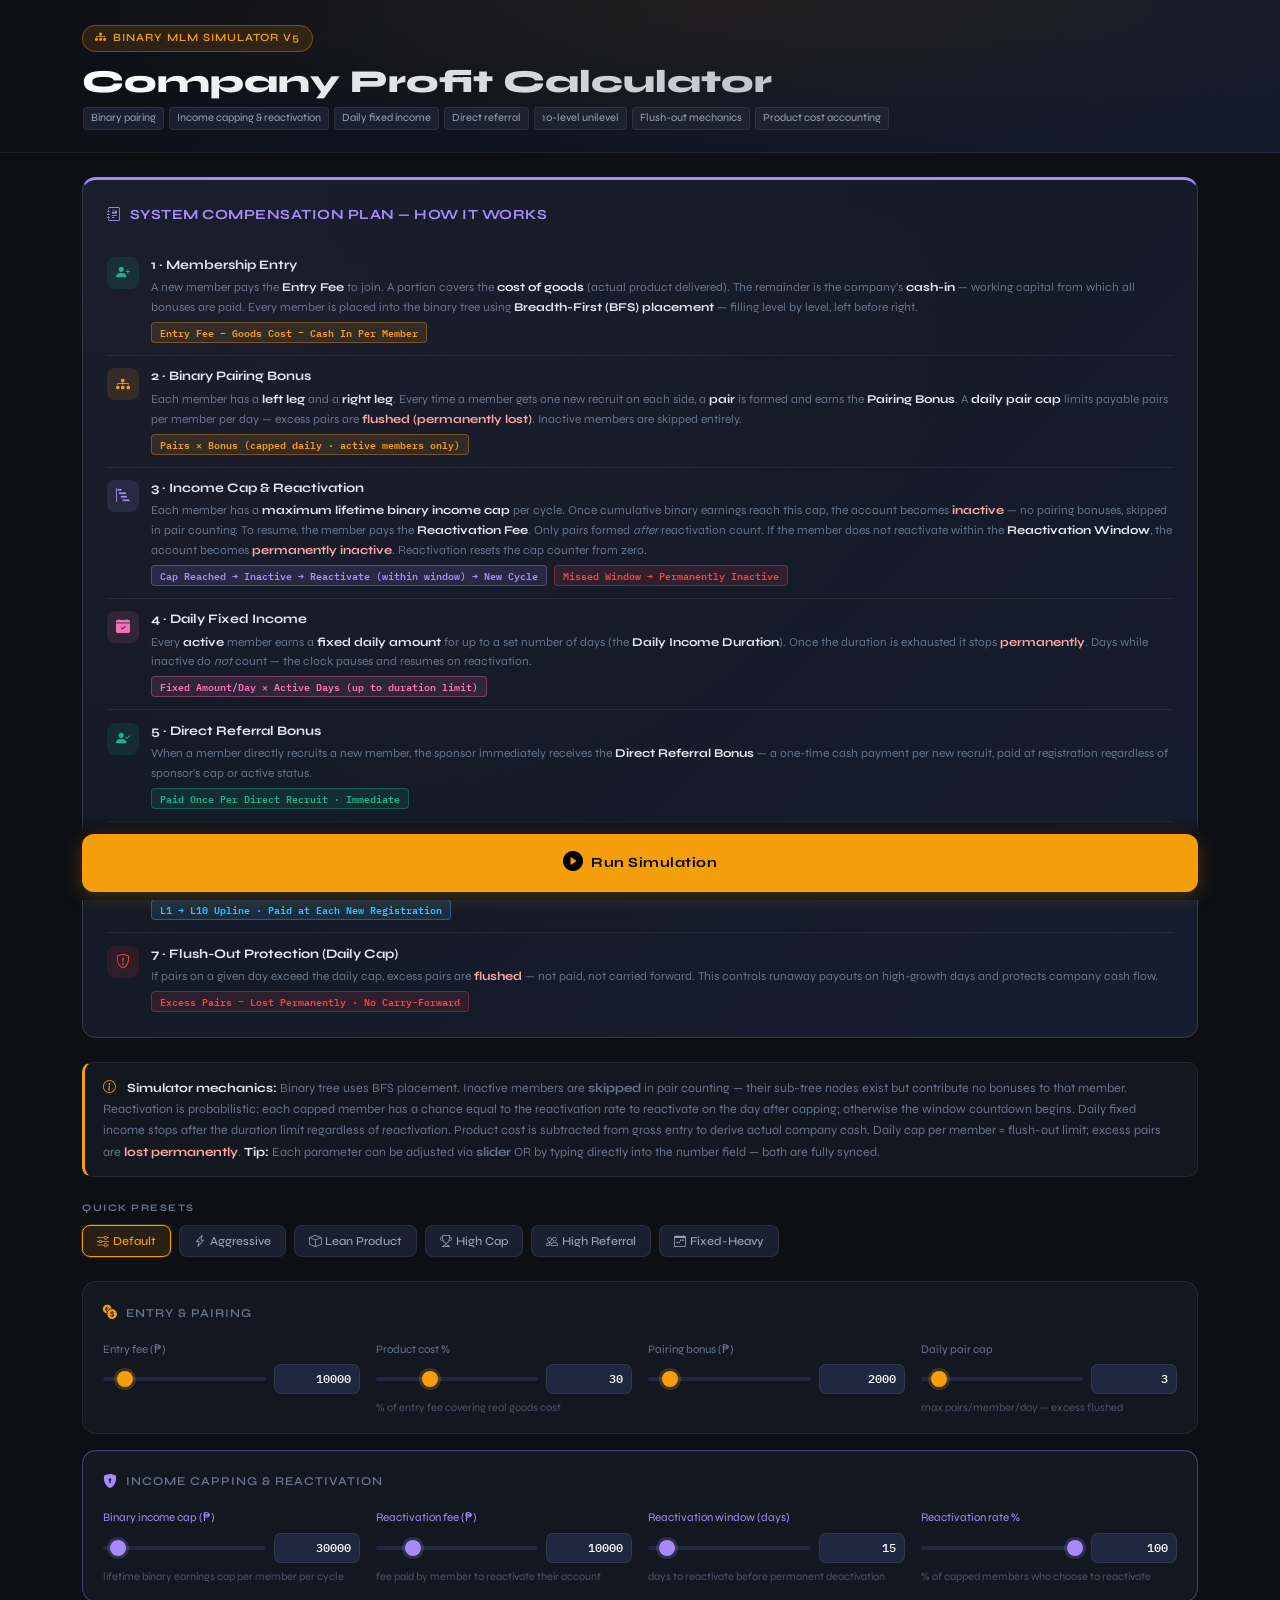
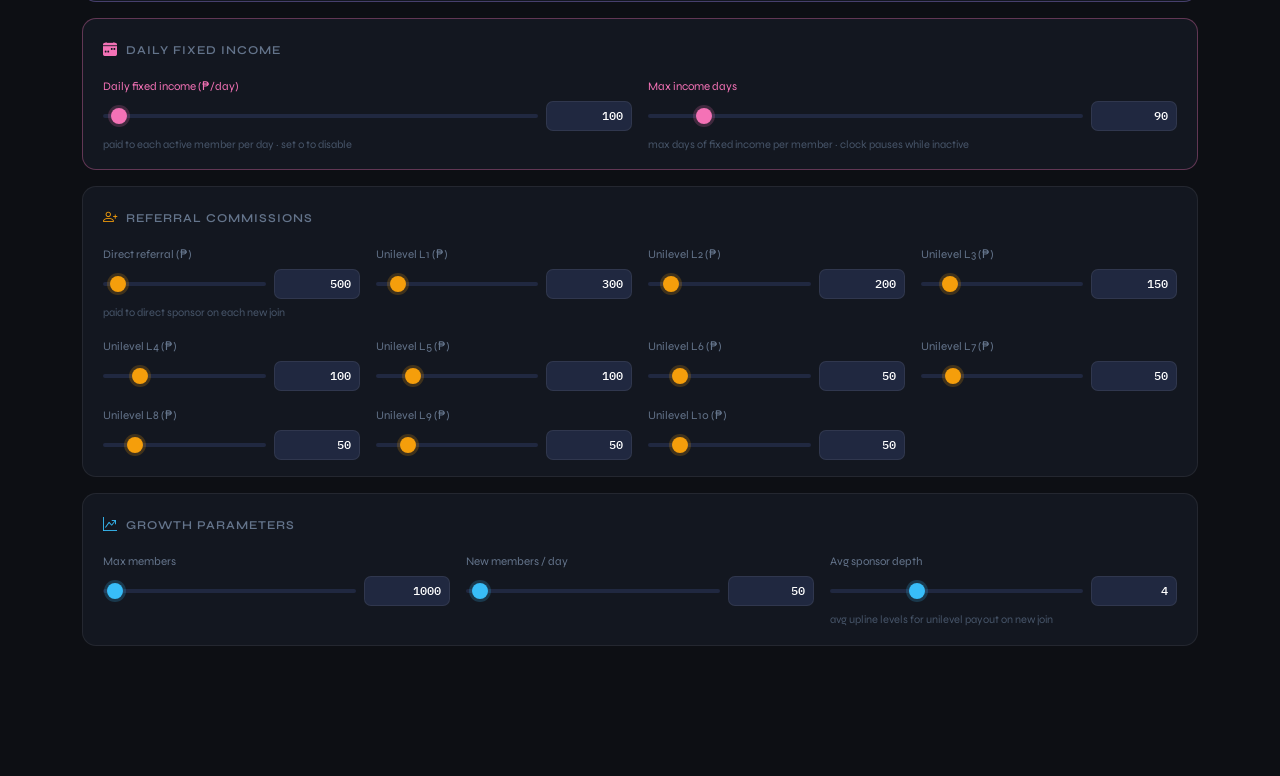
==== commit 6f6856f9: "v5 hybrid-binary sim" ====
--- a/sim/index.html
+++ b/sim/index.html
@@ -288,18 +288,6 @@
         background: var(--accent-dim);
         box-shadow: 0 0 0 1px rgba(245, 158, 11, 0.2);
       }
-      .preset-btn.optimal-btn {
-        border-color: var(--success-border);
-        color: var(--success);
-        background: var(--success-dim);
-      }
-      .preset-btn.optimal-btn:hover {
-        box-shadow: 0 0 0 2px rgba(16, 185, 129, 0.2);
-      }
-      .preset-btn.optimal-btn.on {
-        box-shadow: 0 0 0 2px rgba(16, 185, 129, 0.3);
-        border-color: var(--success);
-      }
 
       /* ─── SIM CARDS ─── */
       .sim-card {
@@ -1081,11 +1069,8 @@
       <!-- ══════════ PRESETS ══════════ -->
       <div class="sec-label">Quick Presets</div>
       <div class="preset-row mb-4">
-        <button
-          class="preset-btn optimal-btn on"
-          onclick="applyPreset('optimal', this)"
-        >
-          <i class="bi bi-stars me-1"></i>Optimal (Default)
+        <button class="preset-btn on" onclick="applyPreset('default', this)">
+          <i class="bi bi-sliders me-1"></i>Default
         </button>
         <button class="preset-btn" onclick="applyPreset('aggressive', this)">
           <i class="bi bi-lightning-charge me-1"></i>Aggressive
@@ -1146,14 +1131,14 @@
                   min="0"
                   max="95"
                   step="1"
-                  value="60"
+                  value="30"
                   oninput="syncFromSlider('pcost')"
                 />
                 <input
                   type="number"
                   class="num-input"
                   id="n-pcost"
-                  value="60"
+                  value="30"
                   min="0"
                   max="95"
                   step="1"
@@ -1173,14 +1158,14 @@
                   min="100"
                   max="20000"
                   step="100"
-                  value="1500"
+                  value="2000"
                   oninput="syncFromSlider('bonus')"
                 />
                 <input
                   type="number"
                   class="num-input"
                   id="n-bonus"
-                  value="1500"
+                  value="2000"
                   min="100"
                   max="20000"
                   step="100"
@@ -1199,14 +1184,14 @@
                   min="1"
                   max="30"
                   step="1"
-                  value="2"
+                  value="3"
                   oninput="syncFromSlider('cap')"
                 />
                 <input
                   type="number"
                   class="num-input"
                   id="n-cap"
-                  value="2"
+                  value="3"
                   min="1"
                   max="30"
                   step="1"
@@ -1239,14 +1224,14 @@
                   min="5000"
                   max="500000"
                   step="1000"
-                  value="40000"
+                  value="30000"
                   oninput="syncFromSlider('incap')"
                 />
                 <input
                   type="number"
                   class="num-input purple"
                   id="n-incap"
-                  value="40000"
+                  value="30000"
                   min="5000"
                   max="500000"
                   step="1000"
@@ -1269,18 +1254,18 @@
                   class="purple-thumb"
                   id="s-reactfee"
                   min="0"
-                  max="20000"
+                  max="50000"
                   step="500"
-                  value="2000"
+                  value="10000"
                   oninput="syncFromSlider('reactfee')"
                 />
                 <input
                   type="number"
                   class="num-input purple"
                   id="n-reactfee"
-                  value="2000"
+                  value="10000"
                   min="0"
-                  max="20000"
+                  max="50000"
                   step="500"
                   oninput="syncFromNum('reactfee')"
                 />
@@ -1303,14 +1288,14 @@
                   min="1"
                   max="180"
                   step="1"
-                  value="30"
+                  value="15"
                   oninput="syncFromSlider('reactwin')"
                 />
                 <input
                   type="number"
                   class="num-input purple"
                   id="n-reactwin"
-                  value="30"
+                  value="15"
                   min="1"
                   max="180"
                   step="1"
@@ -1335,14 +1320,14 @@
                   min="0"
                   max="100"
                   step="5"
-                  value="70"
+                  value="100"
                   oninput="syncFromSlider('reactrate')"
                 />
                 <input
                   type="number"
                   class="num-input purple"
                   id="n-reactrate"
-                  value="70"
+                  value="100"
                   min="0"
                   max="100"
                   step="1"
@@ -1376,14 +1361,14 @@
                   min="0"
                   max="5000"
                   step="50"
-                  value="150"
+                  value="100"
                   oninput="syncFromSlider('dfi')"
                 />
                 <input
                   type="number"
                   class="num-input pink"
                   id="n-dfi"
-                  value="150"
+                  value="100"
                   min="0"
                   max="5000"
                   step="1"
@@ -1408,14 +1393,14 @@
                   min="7"
                   max="730"
                   step="1"
-                  value="120"
+                  value="90"
                   oninput="syncFromSlider('dfidays')"
                 />
                 <input
                   type="number"
                   class="num-input pink"
                   id="n-dfidays"
-                  value="120"
+                  value="90"
                   min="7"
                   max="730"
                   step="1"
@@ -1437,7 +1422,8 @@
           <i class="bi bi-person-plus"></i> Referral Commissions
         </div>
         <div class="row g-3">
-          <div class="col-12 col-sm-6 col-lg-4">
+          <!-- Direct Referral -->
+          <div class="col-12 col-sm-6 col-lg-3">
             <div class="si">
               <div class="si-label">Direct referral (₱)</div>
               <div class="ctrl-row">
@@ -1464,7 +1450,9 @@
               <div class="si-hint">paid to direct sponsor on each new join</div>
             </div>
           </div>
-          <div class="col-12 col-sm-6 col-lg-4">
+
+          <!-- L1 -->
+          <div class="col-12 col-sm-6 col-lg-3">
             <div class="si">
               <div class="si-label">Unilevel L1 (₱)</div>
               <div class="ctrl-row">
@@ -1473,7 +1461,7 @@
                   id="s-ul1"
                   min="0"
                   max="3000"
-                  step="50"
+                  step="10"
                   value="300"
                   oninput="syncFromSlider('ul1')"
                 />
@@ -1490,7 +1478,9 @@
               </div>
             </div>
           </div>
-          <div class="col-12 col-sm-6 col-lg-4">
+
+          <!-- L2 -->
+          <div class="col-12 col-sm-6 col-lg-3">
             <div class="si">
               <div class="si-label">Unilevel L2 (₱)</div>
               <div class="ctrl-row">
@@ -1499,7 +1489,7 @@
                   id="s-ul2"
                   min="0"
                   max="2000"
-                  step="25"
+                  step="10"
                   value="200"
                   oninput="syncFromSlider('ul2')"
                 />
@@ -1516,7 +1506,9 @@
               </div>
             </div>
           </div>
-          <div class="col-12 col-sm-6 col-lg-4">
+
+          <!-- L3 -->
+          <div class="col-12 col-sm-6 col-lg-3">
             <div class="si">
               <div class="si-label">Unilevel L3 (₱)</div>
               <div class="ctrl-row">
@@ -1525,7 +1517,7 @@
                   id="s-ul3"
                   min="0"
                   max="1000"
-                  step="25"
+                  step="10"
                   value="150"
                   oninput="syncFromSlider('ul3')"
                 />
@@ -1542,54 +1534,198 @@
               </div>
             </div>
           </div>
-          <div class="col-12 col-sm-6 col-lg-4">
+
+          <!-- L4 -->
+          <div class="col-12 col-sm-6 col-lg-3">
             <div class="si">
-              <div class="si-label">Unilevel L4–5 (₱)</div>
+              <div class="si-label">Unilevel L4 (₱)</div>
               <div class="ctrl-row">
                 <input
                   type="range"
-                  id="s-ul45"
+                  id="s-ul4"
                   min="0"
                   max="500"
-                  step="25"
+                  step="10"
                   value="100"
-                  oninput="syncFromSlider('ul45')"
+                  oninput="syncFromSlider('ul4')"
                 />
                 <input
                   type="number"
                   class="num-input"
-                  id="n-ul45"
+                  id="n-ul4"
                   value="100"
                   min="0"
                   max="500"
                   step="1"
-                  oninput="syncFromNum('ul45')"
-                />
-              </div>
-            </div>
-          </div>
-          <div class="col-12 col-sm-6 col-lg-4">
+                  oninput="syncFromNum('ul4')"
+                />
+              </div>
+            </div>
+          </div>
+
+          <!-- L5 -->
+          <div class="col-12 col-sm-6 col-lg-3">
             <div class="si">
-              <div class="si-label">Unilevel L6–10 (₱)</div>
+              <div class="si-label">Unilevel L5 (₱)</div>
               <div class="ctrl-row">
                 <input
                   type="range"
-                  id="s-ul610"
+                  id="s-ul5"
+                  min="0"
+                  max="500"
+                  step="10"
+                  value="100"
+                  oninput="syncFromSlider('ul5')"
+                />
+                <input
+                  type="number"
+                  class="num-input"
+                  id="n-ul5"
+                  value="100"
+                  min="0"
+                  max="500"
+                  step="1"
+                  oninput="syncFromNum('ul5')"
+                />
+              </div>
+            </div>
+          </div>
+
+          <!-- L6 -->
+          <div class="col-12 col-sm-6 col-lg-3">
+            <div class="si">
+              <div class="si-label">Unilevel L6 (₱)</div>
+              <div class="ctrl-row">
+                <input
+                  type="range"
+                  id="s-ul6"
                   min="0"
                   max="300"
                   step="10"
                   value="50"
-                  oninput="syncFromSlider('ul610')"
+                  oninput="syncFromSlider('ul6')"
                 />
                 <input
                   type="number"
                   class="num-input"
-                  id="n-ul610"
+                  id="n-ul6"
                   value="50"
                   min="0"
                   max="300"
                   step="1"
-                  oninput="syncFromNum('ul610')"
+                  oninput="syncFromNum('ul6')"
+                />
+              </div>
+            </div>
+          </div>
+
+          <!-- L7 -->
+          <div class="col-12 col-sm-6 col-lg-3">
+            <div class="si">
+              <div class="si-label">Unilevel L7 (₱)</div>
+              <div class="ctrl-row">
+                <input
+                  type="range"
+                  id="s-ul7"
+                  min="0"
+                  max="300"
+                  step="10"
+                  value="50"
+                  oninput="syncFromSlider('ul7')"
+                />
+                <input
+                  type="number"
+                  class="num-input"
+                  id="n-ul7"
+                  value="50"
+                  min="0"
+                  max="300"
+                  step="1"
+                  oninput="syncFromNum('ul7')"
+                />
+              </div>
+            </div>
+          </div>
+
+          <!-- L8 -->
+          <div class="col-12 col-sm-6 col-lg-3">
+            <div class="si">
+              <div class="si-label">Unilevel L8 (₱)</div>
+              <div class="ctrl-row">
+                <input
+                  type="range"
+                  id="s-ul8"
+                  min="0"
+                  max="300"
+                  step="10"
+                  value="50"
+                  oninput="syncFromSlider('ul8')"
+                />
+                <input
+                  type="number"
+                  class="num-input"
+                  id="n-ul8"
+                  value="50"
+                  min="0"
+                  max="300"
+                  step="1"
+                  oninput="syncFromNum('ul8')"
+                />
+              </div>
+            </div>
+          </div>
+
+          <!-- L9 -->
+          <div class="col-12 col-sm-6 col-lg-3">
+            <div class="si">
+              <div class="si-label">Unilevel L9 (₱)</div>
+              <div class="ctrl-row">
+                <input
+                  type="range"
+                  id="s-ul9"
+                  min="0"
+                  max="300"
+                  step="10"
+                  value="50"
+                  oninput="syncFromSlider('ul9')"
+                />
+                <input
+                  type="number"
+                  class="num-input"
+                  id="n-ul9"
+                  value="50"
+                  min="0"
+                  max="300"
+                  step="1"
+                  oninput="syncFromNum('ul9')"
+                />
+              </div>
+            </div>
+          </div>
+
+          <!-- L10 -->
+          <div class="col-12 col-sm-6 col-lg-3">
+            <div class="si">
+              <div class="si-label">Unilevel L10 (₱)</div>
+              <div class="ctrl-row">
+                <input
+                  type="range"
+                  id="s-ul10"
+                  min="0"
+                  max="300"
+                  step="10"
+                  value="50"
+                  oninput="syncFromSlider('ul10')"
+                />
+                <input
+                  type="number"
+                  class="num-input"
+                  id="n-ul10"
+                  value="50"
+                  min="0"
+                  max="300"
+                  step="1"
+                  oninput="syncFromNum('ul10')"
                 />
               </div>
             </div>
@@ -1614,14 +1750,14 @@
                   min="100"
                   max="50000"
                   step="100"
-                  value="2000"
+                  value="1000"
                   oninput="syncFromSlider('maxm')"
                 />
                 <input
                   type="number"
                   class="num-input info-c"
                   id="n-maxm"
-                  value="2000"
+                  value="1000"
                   min="100"
                   max="50000"
                   step="1"
@@ -2012,24 +2148,29 @@
       //    Sustained ~25–30% net margin over run (healthy company, decent member ROI)
       // ══════════════════════════════════════════
       const PRESETS = {
-        optimal: {
+        default: {
           entry: 10000,
-          pcost: 60,
-          bonus: 1500,
-          cap: 2,
-          incap: 40000,
-          reactfee: 2000,
-          reactwin: 30,
-          reactrate: 70,
-          dfi: 150,
-          dfidays: 120,
+          pcost: 30,
+          bonus: 2000,
+          cap: 3,
+          incap: 30000,
+          reactfee: 10000,
+          reactwin: 15,
+          reactrate: 100,
+          dfi: 100,
+          dfidays: 90,
           direct: 500,
           ul1: 300,
           ul2: 200,
           ul3: 150,
-          ul45: 100,
-          ul610: 50,
-          maxm: 2000,
+          ul4: 100,
+          ul5: 100,
+          ul6: 50,
+          ul7: 50,
+          ul8: 50,
+          ul9: 50,
+          ul10: 50,
+          maxm: 1000,
           npd: 50,
           depth: 4,
         },
@@ -2048,8 +2189,13 @@
           ul1: 400,
           ul2: 250,
           ul3: 200,
-          ul45: 150,
-          ul610: 100,
+          ul4: 150,
+          ul5: 150,
+          ul6: 100,
+          ul7: 100,
+          ul8: 100,
+          ul9: 100,
+          ul10: 100,
           maxm: 5000,
           npd: 200,
           depth: 5,
@@ -2069,8 +2215,13 @@
           ul1: 300,
           ul2: 200,
           ul3: 150,
-          ul45: 100,
-          ul610: 50,
+          ul4: 100,
+          ul5: 100,
+          ul6: 50,
+          ul7: 50,
+          ul8: 50,
+          ul9: 50,
+          ul10: 50,
           maxm: 1000,
           npd: 50,
           depth: 4,
@@ -2090,8 +2241,13 @@
           ul1: 300,
           ul2: 200,
           ul3: 150,
-          ul45: 100,
-          ul610: 50,
+          ul4: 100,
+          ul5: 100,
+          ul6: 50,
+          ul7: 50,
+          ul8: 50,
+          ul9: 50,
+          ul10: 50,
           maxm: 2000,
           npd: 80,
           depth: 4,
@@ -2111,8 +2267,13 @@
           ul1: 600,
           ul2: 400,
           ul3: 300,
-          ul45: 200,
-          ul610: 100,
+          ul4: 200,
+          ul5: 200,
+          ul6: 100,
+          ul7: 100,
+          ul8: 100,
+          ul9: 100,
+          ul10: 100,
           maxm: 1000,
           npd: 50,
           depth: 6,
@@ -2132,15 +2293,18 @@
           ul1: 200,
           ul2: 150,
           ul3: 100,
-          ul45: 75,
-          ul610: 25,
+          ul4: 75,
+          ul5: 75,
+          ul6: 25,
+          ul7: 25,
+          ul8: 25,
+          ul9: 25,
+          ul10: 25,
           maxm: 1000,
           npd: 50,
           depth: 4,
         },
       };
-      // Default = Optimal
-      PRESETS.default = PRESETS.optimal;
 
       // ══════════════════════════════════════════
       //  FIELD CONFIGS — min/max/step for clamping
@@ -2151,7 +2315,7 @@
         bonus: { min: 100, max: 20000, step: 100 },
         cap: { min: 1, max: 30, step: 1 },
         incap: { min: 5000, max: 500000, step: 1000 },
-        reactfee: { min: 0, max: 20000, step: 500 },
+        reactfee: { min: 0, max: 50000, step: 500 },
         reactwin: { min: 1, max: 180, step: 1 },
         reactrate: { min: 0, max: 100, step: 1 },
         dfi: { min: 0, max: 5000, step: 1 },
@@ -2160,8 +2324,13 @@
         ul1: { min: 0, max: 3000, step: 1 },
         ul2: { min: 0, max: 2000, step: 1 },
         ul3: { min: 0, max: 1000, step: 1 },
-        ul45: { min: 0, max: 500, step: 1 },
-        ul610: { min: 0, max: 300, step: 1 },
+        ul4: { min: 0, max: 500, step: 1 },
+        ul5: { min: 0, max: 500, step: 1 },
+        ul6: { min: 0, max: 300, step: 1 },
+        ul7: { min: 0, max: 300, step: 1 },
+        ul8: { min: 0, max: 300, step: 1 },
+        ul9: { min: 0, max: 300, step: 1 },
+        ul10: { min: 0, max: 300, step: 1 },
         maxm: { min: 100, max: 50000, step: 1 },
         npd: { min: 1, max: 2000, step: 1 },
         depth: { min: 1, max: 10, step: 1 },
@@ -2216,7 +2385,7 @@
           .querySelectorAll(".preset-btn")
           .forEach((b) => b.classList.remove("on"));
         btn.classList.add("on");
-        const p = PRESETS[key] || PRESETS.optimal;
+        const p = PRESETS[key] || PRESETS.default;
         Object.entries(p).forEach(([k, v]) => {
           const sl = document.getElementById("s-" + k);
           const ni = document.getElementById("n-" + k);
@@ -2229,23 +2398,18 @@
       }
 
       function getUniLevels() {
-        const ul1 = getVal("ul1"),
-          ul2 = getVal("ul2"),
-          ul3 = getVal("ul3");
-        const ul45 = getVal("ul45"),
-          ul610 = getVal("ul610");
         return [
           0,
-          ul1,
-          ul2,
-          ul3,
-          ul45,
-          ul45,
-          ul610,
-          ul610,
-          ul610,
-          ul610,
-          ul610,
+          getVal("ul1"),
+          getVal("ul2"),
+          getVal("ul3"),
+          getVal("ul4"),
+          getVal("ul5"),
+          getVal("ul6"),
+          getVal("ul7"),
+          getVal("ul8"),
+          getVal("ul9"),
+          getVal("ul10"),
         ];
       }
       function uniPerJoin(levels, depth) {
@@ -2551,6 +2715,7 @@
           reactfee,
           reactwin,
           reactrate,
+          levels,
         } = p;
 
         const lossEl = document.getElementById("alert-loss");
@@ -2659,8 +2824,12 @@
         document.getElementById("r-uni-paid").textContent = fmtP(
           r.totalBonusUni,
         );
+        const uniBreakdown = p.levels
+          .slice(1, depth + 1)
+          .map((v, i) => `L${i + 1}:${fmtP(v)}`)
+          .join(" · ");
         document.getElementById("r-uni-s").textContent =
-          "avg " + fmtP(r.uniPerMember) + "/join · " + depth + " levels";
+          "avg " + fmtP(r.uniPerMember) + "/join · " + uniBreakdown;
         document.getElementById("r-dfi-paid").textContent = fmtP(
           r.totalBonusDfi,
         );
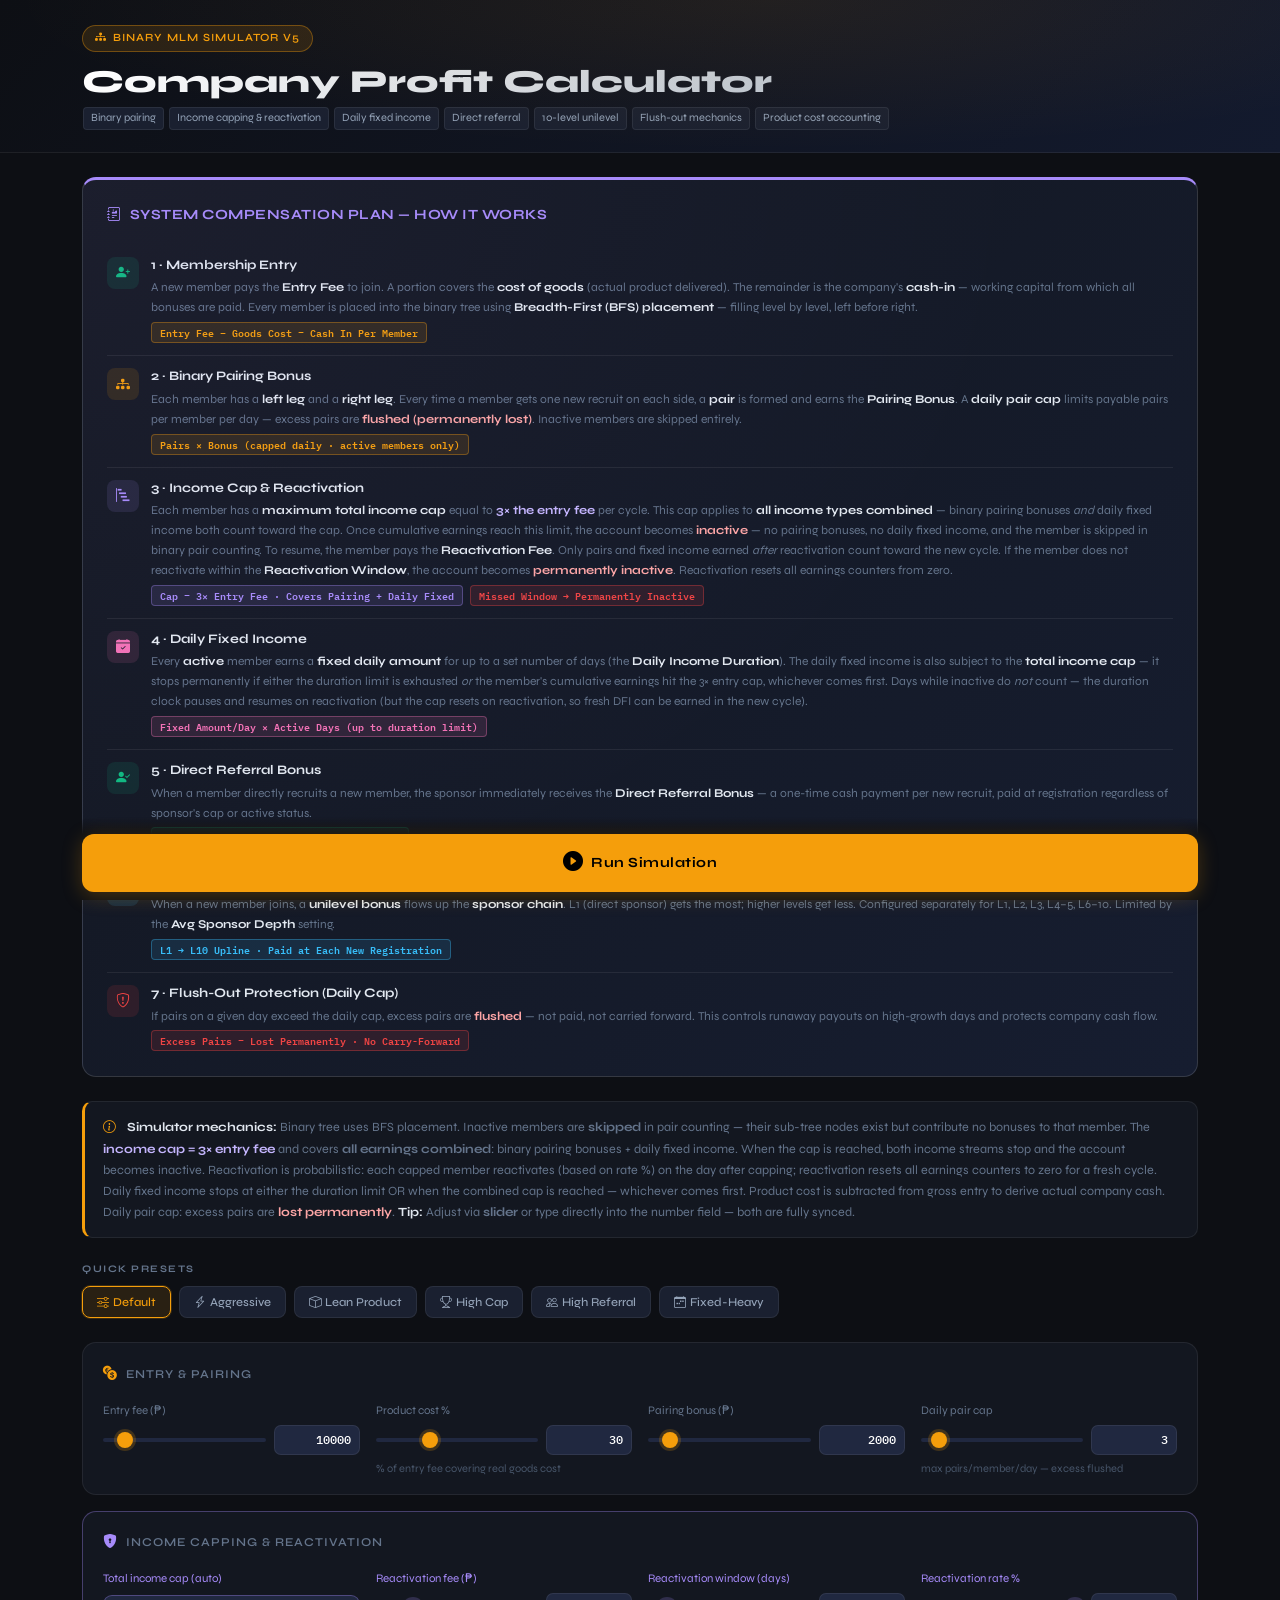
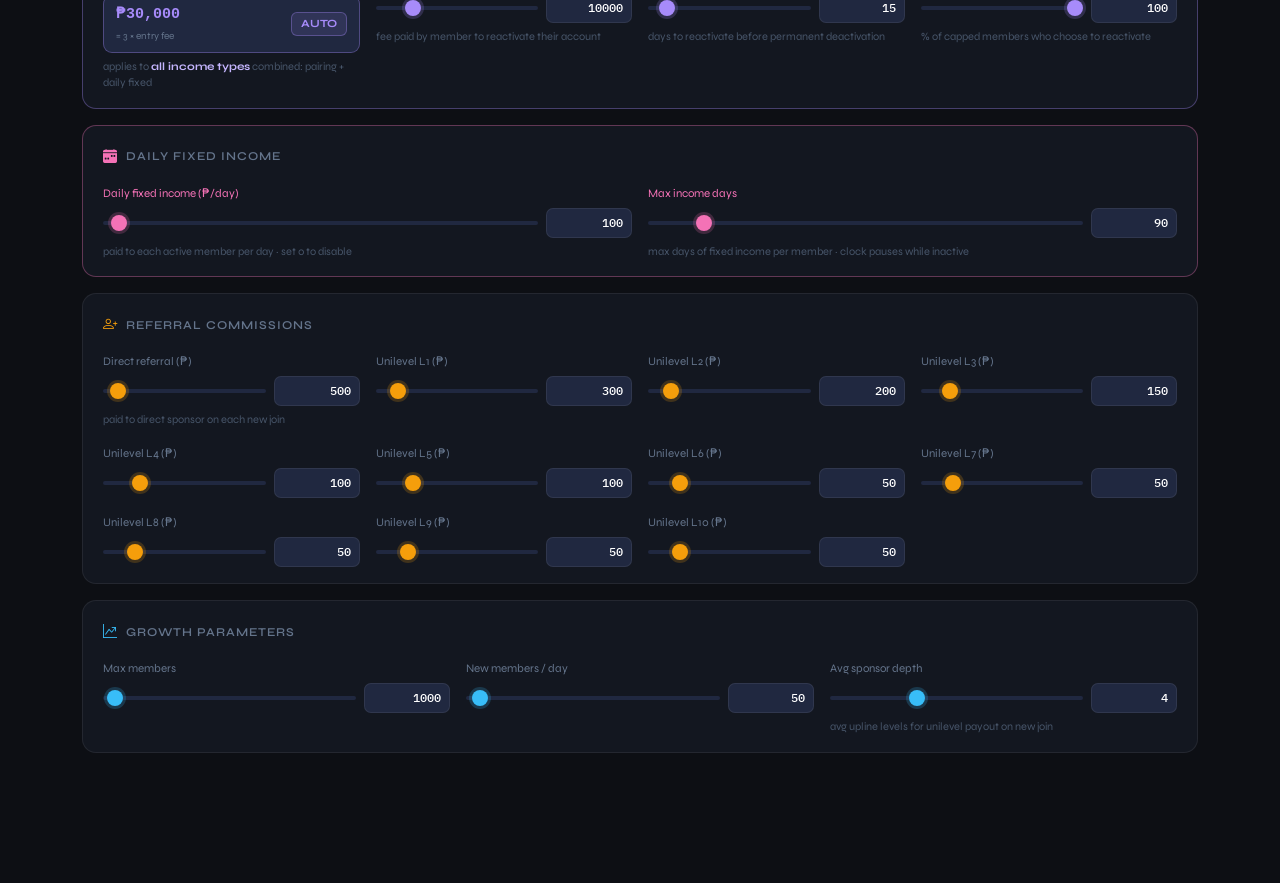
==== commit 83d51acd: "ghk simulator" ====
--- a/sim/index.html
+++ b/sim/index.html
@@ -365,6 +365,7 @@
         text-align: right;
         outline: none;
         transition: border-color 0.15s;
+        appearance: textfield;
         -moz-appearance: textfield;
       }
       .num-input::-webkit-outer-spin-button,
@@ -937,24 +938,27 @@
             <div class="comp-name">3 · Income Cap &amp; Reactivation</div>
             <div class="comp-desc">
               Each member has a
-              <strong style="color: #e2e8f0"
-                >maximum lifetime binary income cap</strong
-              >
-              per cycle. Once cumulative binary earnings reach this cap, the
-              account becomes <strong style="color: #fca5a5">inactive</strong> —
-              no pairing bonuses, skipped in pair counting. To resume, the
-              member pays the
+              <strong style="color: #e2e8f0">maximum total income cap</strong>
+              equal to
+              <strong style="color: #c4b5fd">3× the entry fee</strong> per
+              cycle. This cap applies to
+              <strong style="color: #e2e8f0">all income types combined</strong>
+              — binary pairing bonuses <em>and</em> daily fixed income both
+              count toward the cap. Once cumulative earnings reach this limit,
+              the account becomes
+              <strong style="color: #fca5a5">inactive</strong> — no pairing
+              bonuses, no daily fixed income, and the member is skipped in
+              binary pair counting. To resume, the member pays the
               <strong style="color: #e2e8f0">Reactivation Fee</strong>. Only
-              pairs formed <em>after</em> reactivation count. If the member does
-              not reactivate within the
+              pairs and fixed income earned <em>after</em> reactivation count
+              toward the new cycle. If the member does not reactivate within the
               <strong style="color: #e2e8f0">Reactivation Window</strong>, the
               account becomes
               <strong style="color: #fca5a5">permanently inactive</strong>.
-              Reactivation resets the cap counter from zero.
+              Reactivation resets all earnings counters from zero.
             </div>
             <span class="comp-badge purple"
-              >Cap Reached → Inactive → Reactivate (within window) → New
-              Cycle</span
+              >Cap = 3× Entry Fee · Covers Pairing + Daily Fixed</span
             >
             <span class="comp-badge red" style="margin-left: 4px"
               >Missed Window → Permanently Inactive</span
@@ -972,10 +976,14 @@
               a <strong style="color: #e2e8f0">fixed daily amount</strong> for
               up to a set number of days (the
               <strong style="color: #e2e8f0">Daily Income Duration</strong>).
-              Once the duration is exhausted it stops
-              <strong style="color: #fca5a5">permanently</strong>. Days while
-              inactive do <em>not</em> count — the clock pauses and resumes on
-              reactivation.
+              The daily fixed income is also subject to the
+              <strong style="color: #e2e8f0">total income cap</strong> — it
+              stops permanently if either the duration limit is exhausted
+              <em>or</em> the member's cumulative earnings hit the 3× entry cap,
+              whichever comes first. Days while inactive do <em>not</em> count —
+              the duration clock pauses and resumes on reactivation (but the cap
+              resets on reactivation, so fresh DFI can be earned in the new
+              cycle).
             </div>
             <span
               class="comp-badge"
@@ -1054,16 +1062,21 @@
         <strong style="color: #e2e8f0">Simulator mechanics:</strong>
         Binary tree uses BFS placement. Inactive members are
         <strong>skipped</strong> in pair counting — their sub-tree nodes exist
-        but contribute no bonuses to that member. Reactivation is probabilistic:
-        each capped member has a chance equal to the reactivation rate to
-        reactivate on the day after capping; otherwise the window countdown
-        begins. Daily fixed income stops after the duration limit regardless of
-        reactivation. Product cost is subtracted from gross entry to derive
-        actual company cash. Daily cap per member = flush-out limit; excess
-        pairs are <strong style="color: #fca5a5">lost permanently</strong>.
-        <strong style="color: #e2e8f0">Tip:</strong> Each parameter can be
-        adjusted via <strong>slider</strong> OR by typing directly into the
-        number field — both are fully synced.
+        but contribute no bonuses to that member. The
+        <strong style="color: #c4b5fd">income cap = 3× entry fee</strong> and
+        covers <strong>all earnings combined</strong>: binary pairing bonuses +
+        daily fixed income. When the cap is reached, both income streams stop
+        and the account becomes inactive. Reactivation is probabilistic: each
+        capped member reactivates (based on rate %) on the day after capping;
+        reactivation resets all earnings counters to zero for a fresh cycle.
+        Daily fixed income stops at either the duration limit OR when the
+        combined cap is reached — whichever comes first. Product cost is
+        subtracted from gross entry to derive actual company cash. Daily pair
+        cap: excess pairs are
+        <strong style="color: #fca5a5">lost permanently</strong>.
+        <strong style="color: #e2e8f0">Tip:</strong> Adjust via
+        <strong>slider</strong> or type directly into the number field — both
+        are fully synced.
       </div>
 
       <!-- ══════════ PRESETS ══════════ -->
@@ -1211,35 +1224,66 @@
           Reactivation
         </div>
         <div class="row g-3">
+          <!-- Auto-computed cap display -->
           <div class="col-12 col-sm-6 col-lg-3">
             <div class="si">
               <div class="si-label" style="color: var(--purple)">
-                Binary income cap (₱)
-              </div>
-              <div class="ctrl-row">
-                <input
-                  type="range"
-                  class="purple-thumb"
-                  id="s-incap"
-                  min="5000"
-                  max="500000"
-                  step="1000"
-                  value="30000"
-                  oninput="syncFromSlider('incap')"
-                />
-                <input
-                  type="number"
-                  class="num-input purple"
-                  id="n-incap"
-                  value="30000"
-                  min="5000"
-                  max="500000"
-                  step="1000"
-                  oninput="syncFromNum('incap')"
-                />
+                Total income cap (auto)
+              </div>
+              <div
+                style="
+                  background: var(--surface-3);
+                  border: 1px solid var(--purple-border);
+                  border-radius: 9px;
+                  padding: 8px 12px;
+                  display: flex;
+                  align-items: center;
+                  justify-content: space-between;
+                  gap: 8px;
+                  margin-top: 2px;
+                "
+              >
+                <div>
+                  <div
+                    id="cap-display"
+                    style="
+                      font-family: var(--font-mono);
+                      font-size: 15px;
+                      font-weight: 700;
+                      color: var(--purple);
+                    "
+                  >
+                    ₱30,000
+                  </div>
+                  <div
+                    style="
+                      font-size: 10px;
+                      color: var(--muted);
+                      margin-top: 2px;
+                    "
+                  >
+                    = 3 × entry fee
+                  </div>
+                </div>
+                <div
+                  style="
+                    background: var(--purple-dim);
+                    border: 1px solid var(--purple-border);
+                    border-radius: 6px;
+                    padding: 3px 9px;
+                    font-size: 11px;
+                    font-weight: 700;
+                    color: var(--purple);
+                    white-space: nowrap;
+                  "
+                >
+                  AUTO
+                </div>
               </div>
               <div class="si-hint">
-                lifetime binary earnings cap per member per cycle
+                applies to
+                <strong style="color: #c4b5fd">all income types</strong>
+                combined: pairing + daily fixed
               </div>
             </div>
           </div>
@@ -1997,7 +2041,7 @@
                 <i class="bi bi-check2-all me-1"></i>Cap saved company
               </div>
               <div class="mv" id="r-capsaved">₱0</div>
-              <div class="ms">unpaid bonuses due to cap</div>
+              <div class="ms" id="r-capsaved-s">unpaid bonuses due to cap</div>
             </div>
           </div>
         </div>
@@ -2153,7 +2197,6 @@
           pcost: 30,
           bonus: 2000,
           cap: 3,
-          incap: 30000,
           reactfee: 10000,
           reactwin: 15,
           reactrate: 100,
@@ -2179,7 +2222,6 @@
           pcost: 70,
           bonus: 3000,
           cap: 5,
-          incap: 80000,
           reactfee: 4000,
           reactwin: 45,
           reactrate: 70,
@@ -2205,7 +2247,6 @@
           pcost: 35,
           bonus: 2000,
           cap: 3,
-          incap: 50000,
           reactfee: 2000,
           reactwin: 30,
           reactrate: 60,
@@ -2227,11 +2268,10 @@
           depth: 4,
         },
         highcap: {
-          entry: 10000,
+          entry: 20000,
           pcost: 60,
           bonus: 2000,
           cap: 3,
-          incap: 200000,
           reactfee: 5000,
           reactwin: 60,
           reactrate: 50,
@@ -2257,7 +2297,6 @@
           pcost: 60,
           bonus: 1000,
           cap: 3,
-          incap: 40000,
           reactfee: 2000,
           reactwin: 20,
           reactrate: 55,
@@ -2283,7 +2322,6 @@
           pcost: 55,
           bonus: 1000,
           cap: 2,
-          incap: 30000,
           reactfee: 3000,
           reactwin: 30,
           reactrate: 65,
@@ -2314,7 +2352,6 @@
         pcost: { min: 0, max: 95, step: 1 },
         bonus: { min: 100, max: 20000, step: 100 },
         cap: { min: 1, max: 30, step: 1 },
-        incap: { min: 5000, max: 500000, step: 1000 },
         reactfee: { min: 0, max: 50000, step: 500 },
         reactwin: { min: 1, max: 180, step: 1 },
         reactrate: { min: 0, max: 100, step: 1 },
@@ -2343,13 +2380,20 @@
         return Math.min(max, Math.max(min, v));
       }
 
+      function updateCapDisplay() {
+        const entry = getVal("entry");
+        const capVal = entry * 3;
+        const el = document.getElementById("cap-display");
+        if (el) el.textContent = "₱" + fmtN(capVal);
+      }
+
       function syncFromSlider(k) {
         const sl = document.getElementById("s-" + k);
         const ni = document.getElementById("n-" + k);
         if (!sl || !ni) return;
-        const v = parseFloat(sl.value);
-        ni.value = v;
+        ni.value = parseFloat(sl.value);
         ni.classList.remove("err");
+        if (k === "entry") updateCapDisplay();
       }
 
       function syncFromNum(k) {
@@ -2364,10 +2408,10 @@
         }
         ni.classList.remove("err");
         v = clamp(v, cfg.min ?? -Infinity, cfg.max ?? Infinity);
-        // Update slider (clamp to slider range separately)
         const slMin = parseFloat(sl.min),
           slMax = parseFloat(sl.max);
         sl.value = clamp(v, slMin, slMax);
+        if (k === "entry") updateCapDisplay();
       }
 
       function getVal(k) {
@@ -2395,6 +2439,7 @@
             ni.classList.remove("err");
           }
         });
+        updateCapDisplay();
       }
 
       function getUniLevels() {
@@ -2428,12 +2473,13 @@
         progWrap.style.display = "block";
         progBar.style.width = "10%";
         setTimeout(() => {
+          const entryVal = getVal("entry");
           const params = {
-            entry: getVal("entry"),
+            entry: entryVal,
             pcostPct: getVal("pcost") / 100,
             bonus: getVal("bonus"),
             cap: getVal("cap"),
-            incap: getVal("incap"),
+            incap: entryVal * 3, // always 3× entry fee — all income types combined
             reactfee: getVal("reactfee"),
             reactwin: getVal("reactwin"),
             reactrate: getVal("reactrate") / 100,
@@ -2457,6 +2503,7 @@
 
       // ══════════════════════════════════════════
       //  CORE SIMULATION
+      //  incap = 3 × entry · covers binary pairing + daily fixed income combined
       // ══════════════════════════════════════════
       function simulate(p) {
         const {
@@ -2477,14 +2524,14 @@
           levels,
         } = p;
 
-        const leftCount = [];
-        const rightCount = [];
-        const paidPairs = [];
-        const memberEarned = [];
+        const leftCount = []; // left-leg recruit count
+        const rightCount = []; // right-leg recruit count
+        const paidPairs = []; // cumulative pairs whose pointer has been advanced
+        const memberEarned = []; // total earned this cycle (pairing + DFI combined)
         const memberStatus = []; // 'active' | 'capped' | 'perminact'
-        const inactDay = [];
-        const memberDfiDays = [];
-        const memberDfiDone = [];
+        const inactDay = []; // day account became capped
+        const memberDfiDays = []; // active days of fixed income used this cycle
+        const memberDfiDone = []; // DFI duration limit reached (permanent per cycle, resets on reactivation)
 
         let totalMembers = 0,
           totalGross = 0,
@@ -2496,7 +2543,8 @@
           totalReactRev = 0;
         let totalPairsPaid = 0,
           totalFlushed = 0,
-          totalCapSaved = 0;
+          totalCapSaved = 0,
+          totalDfiCapSaved = 0;
         let totalCappedEver = 0,
           totalReacts = 0,
           totalPermInact = 0;
@@ -2531,10 +2579,21 @@
           }
         }
 
+        // Helper: check and apply cap — returns true if member just became capped
+        function checkCap(i) {
+          if (memberEarned[i] >= incap && memberStatus[i] === "active") {
+            memberStatus[i] = "capped";
+            inactDay[i] = day;
+            totalCappedEver++;
+            return true;
+          }
+          return false;
+        }
+
         while (totalMembers < maxM) {
           day++;
 
-          // 1. Expire reactivation windows
+          // ── 1. Expire reactivation windows ──
           for (let i = 0; i < totalMembers; i++) {
             if (memberStatus[i] === "capped" && day - inactDay[i] > reactwin) {
               memberStatus[i] = "perminact";
@@ -2542,15 +2601,17 @@
             }
           }
 
-          // 2. Process reactivations (day after capping)
+          // ── 2. Process reactivations (day after capping) ──
           let dayReactRev = 0,
             dayReacts = 0;
           for (let i = 0; i < totalMembers; i++) {
             if (memberStatus[i] === "capped" && day === inactDay[i] + 1) {
               if (Math.random() < reactrate) {
                 memberStatus[i] = "active";
-                memberEarned[i] = 0;
-                paidPairs[i] = Math.min(leftCount[i], rightCount[i]);
+                memberEarned[i] = 0; // full reset — new earning cycle
+                memberDfiDays[i] = 0; // DFI duration resets too
+                memberDfiDone[i] = false; // can earn DFI again in new cycle
+                paidPairs[i] = Math.min(leftCount[i], rightCount[i]); // skip accumulated pairs
                 totalReactRev += reactfee;
                 dayReactRev += reactfee;
                 dayReacts++;
@@ -2559,7 +2620,7 @@
             }
           }
 
-          // 3. New members
+          // ── 3. New members ──
           const toAdd = Math.min(npd, maxM - totalMembers);
           const prevTotal = totalMembers;
           for (let i = 0; i < toAdd; i++) addMember();
@@ -2573,7 +2634,7 @@
               : newMembers * direct;
           const uniToday = newMembers * uniPerMember;
 
-          // 4. Pairing bonuses
+          // ── 4. Pairing bonuses (cap-aware, covers combined earnings) ──
           let pairToday = 0,
             paidToday = 0,
             flushedToday = 0,
@@ -2583,39 +2644,64 @@
             const maxPairs = Math.min(leftCount[i], rightCount[i]);
             const newPairs = maxPairs - paidPairs[i];
             if (newPairs <= 0) continue;
-            const capRemaining = Math.max(0, incap - memberEarned[i]) / bonus;
-            const pairsEligible = Math.min(newPairs, Math.floor(capRemaining));
-            const capsaved = newPairs - pairsEligible;
-            const payNow = Math.min(pairsEligible, cap);
-            const flushed = pairsEligible - payNow;
+
+            // How much room is left under the combined cap?
+            const capRoom = Math.max(0, incap - memberEarned[i]);
+            const maxPayableByBonus =
+              bonus > 0 ? Math.floor(capRoom / bonus) : 0;
+            const pairsEligible = Math.min(newPairs, maxPayableByBonus);
+            const capsaved = newPairs - pairsEligible; // blocked by cap
+            const payNow = Math.min(pairsEligible, cap); // further limited by daily pair cap
+            const flushed = pairsEligible - payNow; // excess over daily cap
+
             paidPairs[i] += newPairs;
-            memberEarned[i] += payNow * bonus;
-            pairToday += payNow * bonus;
+            const earned = payNow * bonus;
+            memberEarned[i] += earned;
+            pairToday += earned;
             paidToday += payNow;
             flushedToday += flushed;
             capSavedToday += capsaved * bonus;
-            if (memberEarned[i] >= incap && memberStatus[i] === "active") {
-              memberStatus[i] = "capped";
-              inactDay[i] = day;
-              totalCappedEver++;
-            }
+            checkCap(i);
           }
           totalBonusPair += pairToday;
           totalPairsPaid += paidToday;
           totalFlushed += flushedToday;
           totalCapSaved += capSavedToday;
 
-          // 5. Daily fixed income
-          let dfiToday = 0;
+          // ── 5. Daily fixed income (also subject to combined cap) ──
+          let dfiToday = 0,
+            dfiCapSavedToday = 0;
           if (dfi > 0) {
             for (let i = 0; i < totalMembers; i++) {
-              if (memberStatus[i] !== "active" || memberDfiDone[i]) continue;
+              if (memberStatus[i] !== "active") continue; // paused while inactive
+              if (memberDfiDone[i]) continue; // duration exhausted this cycle
+
+              // Check cap room
+              const capRoom = Math.max(0, incap - memberEarned[i]);
+              if (capRoom <= 0) {
+                // cap already hit — DFI blocked
+                dfiCapSavedToday += dfi;
+                checkCap(i);
+                continue;
+              }
+              const actualDfi = Math.min(dfi, capRoom); // partial if near cap
               memberDfiDays[i]++;
-              dfiToday += dfi;
-              if (memberDfiDays[i] >= dfidays) memberDfiDone[i] = true;
+              memberEarned[i] += actualDfi;
+              dfiToday += actualDfi;
+              if (actualDfi < dfi) dfiCapSavedToday += dfi - actualDfi;
+
+              // Stop DFI permanently for this cycle if cap now reached or duration maxed
+              if (memberEarned[i] >= incap) {
+                memberDfiDone[i] = true;
+                checkCap(i);
+              } else if (memberDfiDays[i] >= dfidays) {
+                memberDfiDone[i] = true;
+              }
             }
           }
           totalBonusDfi += dfiToday;
+          totalDfiCapSaved += dfiCapSavedToday;
+          totalCapSaved += dfiCapSavedToday;
 
           const totalOutToday =
             pairToday + dfiToday + directPaidToday + uniToday;
@@ -2674,6 +2760,7 @@
           totalPairsPaid,
           totalFlushed,
           totalCapSaved,
+          totalDfiCapSaved,
           totalCappedEver,
           totalReacts,
           totalPermInact,
@@ -2681,6 +2768,7 @@
           days: day,
           netProfit,
           cashRevenue,
+          incap, // pass through for display
           margin: cashRevenue > 0 ? (netProfit / cashRevenue) * 100 : 0,
           grossMargin: totalGross > 0 ? (netProfit / totalGross) * 100 : 0,
           flushSaved: totalFlushed * bonus,
@@ -2849,6 +2937,8 @@
         document.getElementById("r-capsaved").textContent = fmtP(
           r.totalCapSaved,
         );
+        document.getElementById("r-capsaved-s").textContent =
+          "cap = " + fmtP(r.incap) + " (3× entry) · pair+DFI blocked";
         document.getElementById("r-pairs-n").textContent = fmtN(
           r.totalPairsPaid,
         );
@@ -2915,6 +3005,9 @@
           .closest(".sim-card")
           .scrollIntoView({ behavior: "smooth", block: "start" });
       }
+
+      // Initialise cap display on page load
+      updateCapDisplay();
     </script>
   </body>
 </html>
